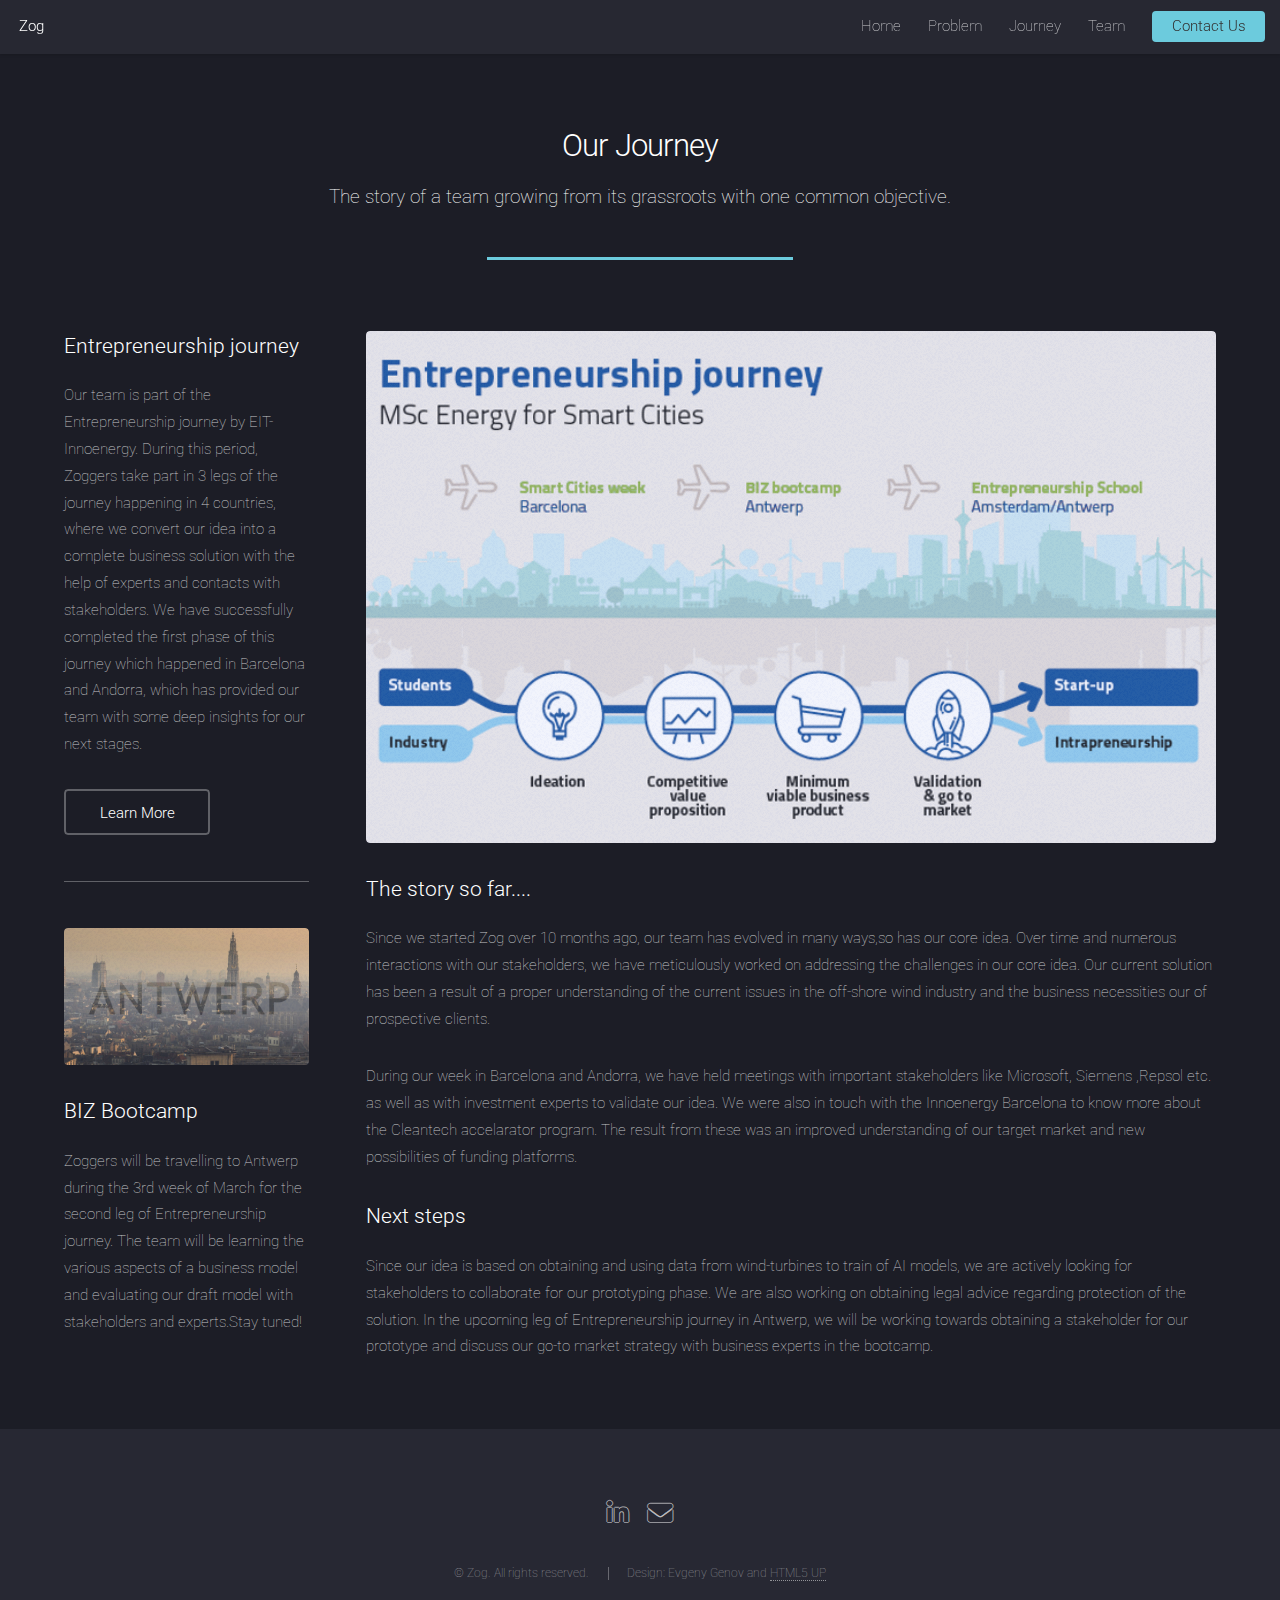
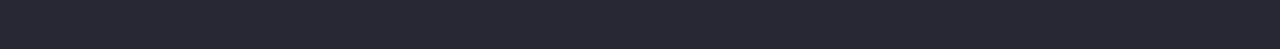
==== journey.html @ 44b8d2f1 "Donw with the journey section!!" ====
<!DOCTYPE HTML>
<!--
	Landed by HTML5 UP
	html5up.net | @ajlkn
	Free for personal and commercial use under the CCA 3.0 license (html5up.net/license)
-->
<html>
	<head>
		<title>Zog Wind Journey</title>
		<meta charset="utf-8" />
		<meta name="viewport" content="width=device-width, initial-scale=1, user-scalable=no" />
		<link rel="stylesheet" href="assets/css/main.css" />
		<noscript><link rel="stylesheet" href="assets/css/noscript.css" /></noscript>
	</head>
	<body class="is-preload">
		<div id="page-wrapper">

			<!-- Header -->
				<header id="header">
					<h1 id="logo"><a href="index.html">Zog</a></h1>
					<nav id="nav">
						<ul>
							<li><a href="index.html">Home</a></li>
							<li>
								<a href="product.html">Problem</a>
								<!-- <ul>
									<li><a href="journey.html">Left Sidebar</a></li>
									<li><a href="product.html">Right Sidebar</a></li>
									<li><a href="no-sidebar.html">No Sidebar</a></li>
									<li>
										<a href="#">Submenu</a>
										<ul>
											<li><a href="#">Option 1</a></li>
											<li><a href="#">Option 2</a></li>
											<li><a href="#">Option 3</a></li>
											<li><a href="#">Option 4</a></li>
										</ul>
									</li>
								</ul> -->
							</li>
							<li><a href="journey.html">Journey</a></li>
							<li><a href="#four">Team</a></li>
							<li><a href="index.html#email" class="button primary">Contact Us</a></li>
						</ul>
					</nav>
				</header>

			<!-- Main -->
				<div id="main" class="wrapper style1">
					<div class="container">
						<header class="major">
							<h2>Our Journey</h2>
							<p>The story of a team growing from its grassroots with one common objective. </p>
						</header>
						<div class="row gtr-150">
							<div class="col-4 col-12-medium">

								<!-- Sidebar -->
									<section id="sidebar">
										<section>
											<h3>Entrepreneurship journey</h3>
											<p> Our team is part of the Entrepreneurship journey by EIT-Innoenergy.  During this period, Zoggers take part in 3 legs of the journey happening in 4 countries, where we convert our idea into a complete business solution with the help of experts and contacts with stakeholders.
												We have successfully completed the first phase of this journey which happened in Barcelona and Andorra, which has provided our team with some deep insights for our next stages.</p>
											<footer>
												<ul class="actions">
													<li><a href="https://www.innoenergy.com/for-students-learners/real-life-challenges/innovation-and-entrepreneurship-journey" class="button">Learn More</a></li>
												</ul>
											</footer>
										</section>
										<hr />
										<section>
											<a href="#" class="image fit"><img src="images/Antwerp.jpg" alt="" /></a>
											<h3>BIZ Bootcamp</h3>
											<p>Zoggers will be travelling to Antwerp during the 3rd week of March for the second leg of Entrepreneurship journey. The team will be
											learning the various aspects of a business model and evaluating our draft model with stakeholders and experts.Stay tuned!</p>

										</section>
									</section>

							</div>
							<div class="col-8 col-12-medium imp-medium">

								<!-- Content -->
									<section id="content">
										<a href="#" class="image fit"><img src="images/journey.png" alt="" /></a>
										<h3>The story so far....</h3>
										<p> Since we started Zog over 10 months ago, our team has evolved in many ways,so has our core idea. Over time and numerous interactions with our stakeholders, we have meticulously worked on addressing the challenges in our core idea.
											Our current solution has been a result of a proper understanding of the current issues in the off-shore wind industry and the business necessities our of prospective clients.
										</p>
										<p>During our week in Barcelona and Andorra, we have held meetings with important stakeholders like Microsoft, Siemens ,Repsol etc. as well as with
										    investment experts to validate our idea. We were also in touch with the Innoenergy Barcelona to know more about the Cleantech accelarator program. The result from these was an improved understanding of our target market and new possibilities of funding platforms.</p>
										<h3>Next steps</h3>
										<p>Since our idea is based on obtaining and using data from wind-turbines to train of AI models, we are actively looking for stakeholders to collaborate for our prototyping phase. We are also working on obtaining legal advice regarding protection of the solution.
											In the upcoming leg of Entrepreneurship journey in Antwerp, we will be working towards obtaining a stakeholder for our prototype and discuss our go-to market strategy with business experts in the bootcamp. </p>
				<!--			<ul>
											<li>Faucibus orci lobortis ac adipiscing integer.</li>
											<li>Col accumsan arcu mi aliquet placerat.</li>
											<li>Lobortis vestibulum ut magna tempor massa nascetur.</li>
											<li>Blandit massa non blandit tempor interdum.</li>
											<li>Lacinia mattis arcu nascetur lobortis.</li>
										</ul> -->
									</section>

							</div>
						</div>
					</div>
				</div>

			<!-- Footer -->
				<footer id="footer">
					<ul class="icons">
						<li><a href="#" class="icon brands alt fa-linkedin-in"><span class="label">LinkedIn</span></a></li>
<!--				<li><a href="#" class="icon brands alt fa-twitter"><span class="label">Twitter</span></a></li>
						<li><a href="#" class="icon brands alt fa-facebook-f"><span class="label">Facebook</span></a></li> -->
						<li><a href="#" class="icon solid alt fa-envelope"><span class="label">Email</span></a></li>
					</ul>
					<ul class="copyright">
						<li>&copy; Zog. All rights reserved.</li><li>Design: Evgeny Genov and <a href="http://html5up.net">HTML5 UP</a></li>
					</ul>
				</footer>

		</div>

		<!-- Scripts -->
			<script src="assets/js/jquery.min.js"></script>
			<script src="assets/js/jquery.scrolly.min.js"></script>
			<script src="assets/js/jquery.dropotron.min.js"></script>
			<script src="assets/js/jquery.scrollex.min.js"></script>
			<script src="assets/js/browser.min.js"></script>
			<script src="assets/js/breakpoints.min.js"></script>
			<script src="assets/js/util.js"></script>
			<script src="assets/js/main.js"></script>

	</body>
</html>
---- assets/css/main.css ----
@import url("fontawesome-all.min.css");
@import url("https://fonts.googleapis.com/css?family=Roboto:100,300,100italic,300italic");

/*
	Landed by HTML5 UP
	html5up.net | @ajlkn
	Free for personal and commercial use under the CCA 3.0 license (html5up.net/license)
*/

html, body, div, span, applet, object,
iframe, h1, h2, h3, h4, h5, h6, p, blockquote,
pre, a, abbr, acronym, address, big, cite,
code, del, dfn, em, img, ins, kbd, q, s, samp,
small, strike, strong, sub, sup, tt, var, b,
u, i, center, dl, dt, dd, ol, ul, li, fieldset,
form, label, legend, table, caption, tbody,
tfoot, thead, tr, th, td, article, aside,
canvas, details, embed, figure, figcaption,
footer, header, hgroup, menu, nav, output, ruby,
section, summary, time, mark, audio, video {
	margin: 0;
	padding: 0;
	border: 0;
	font-size: 100%;
	font: inherit;
	vertical-align: baseline;}

article, aside, details, figcaption, figure,
footer, header, hgroup, menu, nav, section {
	display: block;}

body {
	line-height: 1;
}

ol, ul {
	list-style: none;
}

blockquote, q {
	quotes: none;
}

	blockquote:before, blockquote:after, q:before, q:after {
		content: '';
		content: none;
	}

table {
	border-collapse: collapse;
	border-spacing: 0;
}

body {
	-webkit-text-size-adjust: none;
}

mark {
	background-color: transparent;
	color: inherit;
}

input::-moz-focus-inner {
	border: 0;
	padding: 0;
}

input, select, textarea {
	-moz-appearance: none;
	-webkit-appearance: none;
	-ms-appearance: none;
	appearance: none;
}

/* Basic */

	html {
		box-sizing: border-box;
	}

	*, *:before, *:after {
		box-sizing: inherit;
	}

	html, body {
		background: #1c1d26;
	}

	body.is-preload *, body.is-preload *:before, body.is-preload *:after {
		-moz-animation: none !important;
		-webkit-animation: none !important;
		-ms-animation: none !important;
		animation: none !important;
		-moz-transition: none !important;
		-webkit-transition: none !important;
		-ms-transition: none !important;
		transition: none !important;
	}

	body, input, select, textarea {
		color: rgba(255, 255, 255, 0.75);
		font-family: "Roboto", Helvetica, sans-serif;
		font-size: 15pt;
		font-weight: 100;
		line-height: 1.75em;
	}

	a {
		-moz-transition: border-color 0.2s ease-in-out, color 0.2s ease-in-out;
		-webkit-transition: border-color 0.2s ease-in-out, color 0.2s ease-in-out;
		-ms-transition: border-color 0.2s ease-in-out, color 0.2s ease-in-out;
		transition: border-color 0.2s ease-in-out, color 0.2s ease-in-out;
		border-bottom: dotted 1px;
		color: #6ccbdd;
		text-decoration: none;
	}

		a:hover {
			color: #6ccbdd !important;
			border-bottom-color: rgba(255, 255, 255, 0.3);
		}

	strong, b {
		color: #ffffff;
		font-weight: 300;
	}

	em, i {
		font-style: italic;
	}

	p {
		margin: 0 0 2em 0;
	}

	h1, h2, h3, h4, h5, h6 {
		color: #ffffff;
		font-weight: 300;
		line-height: 1em;
		margin: 0 0 1em 0;
	}

		h1 a, h2 a, h3 a, h4 a, h5 a, h6 a {
			color: inherit;
			border: 0;
		}

	h2 {
		font-size: 2em;
		line-height: 1.5em;
		letter-spacing: -0.025em;
	}

	h3 {
		font-size: 1.35em;
		line-height: 1.5em;
	}

	h4 {
		font-size: 1.1em;
		line-height: 1.5em;
	}

	h5 {
		font-size: 0.9em;
		line-height: 1.5em;
	}

	h6 {
		font-size: 0.7em;
		line-height: 1.5em;
	}

	sub {
		font-size: 0.8em;
		position: relative;
		top: 0.5em;
	}

	sup {
		font-size: 0.8em;
		position: relative;
		top: -0.5em;
	}

	hr {
		border: 0;
		border-bottom: solid 1px rgba(255, 255, 255, 0.3);
		margin: 3em 0;
	}

		hr.major {
			margin: 4em 0;
		}

	blockquote {
		border-left: solid 4px rgba(255, 255, 255, 0.3);
		font-style: italic;
		margin: 0 0 2em 0;
		padding: 0.5em 0 0.5em 2em;
	}

	code {
		background: rgba(255, 255, 255, 0.075);
		border-radius: 4px;
		font-family: "Courier New", monospace;
		font-size: 0.9em;
		margin: 0 0.25em;
		padding: 0.25em 0.65em;
	}

	pre {
		-webkit-overflow-scrolling: touch;
		font-family: "Courier New", monospace;
		font-size: 0.9em;
		margin: 0 0 2em 0;
	}

		pre code {
			display: block;
			line-height: 1.75em;
			padding: 1em 1.5em;
			overflow-x: auto;
		}

	.align-left {
		text-align: left;
	}

	.align-center {
		text-align: center;
	}

	.align-right {
		text-align: right;
	}

	.new {
    margin-bottom: 20px;
	}

/* Loader */

	@-moz-keyframes spinner-show {
		0% {
			opacity: 0;
		}

		100% {
			opacity: 1;
		}
	}

	@-webkit-keyframes spinner-show {
		0% {
			opacity: 0;
		}

		100% {
			opacity: 1;
		}
	}

	@-ms-keyframes spinner-show {
		0% {
			opacity: 0;
		}

		100% {
			opacity: 1;
		}
	}

	@keyframes spinner-show {
		0% {
			opacity: 0;
		}

		100% {
			opacity: 1;
		}
	}

	@-moz-keyframes spinner-hide {
		0% {
			color: rgba(255, 255, 255, 0.15);
			z-index: 100001;
			-moz-transform: scale(1) rotate(0deg);
			-webkit-transform: scale(1) rotate(0deg);
			-ms-transform: scale(1) rotate(0deg);
			transform: scale(1) rotate(0deg);
		}

		99% {
			color: #1c1d26;
			z-index: 100001;
			-moz-transform: scale(0.5) rotate(360deg);
			-webkit-transform: scale(0.5) rotate(360deg);
			-ms-transform: scale(0.5) rotate(360deg);
			transform: scale(0.5) rotate(360deg);
		}

		100% {
			color: #1c1d26;
			z-index: -1;
			-moz-transform: scale(0.5) rotate(360deg);
			-webkit-transform: scale(0.5) rotate(360deg);
			-ms-transform: scale(0.5) rotate(360deg);
			transform: scale(0.5) rotate(360deg);
		}
	}

	@-webkit-keyframes spinner-hide {
		0% {
			color: rgba(255, 255, 255, 0.15);
			z-index: 100001;
			-moz-transform: scale(1) rotate(0deg);
			-webkit-transform: scale(1) rotate(0deg);
			-ms-transform: scale(1) rotate(0deg);
			transform: scale(1) rotate(0deg);
		}

		99% {
			color: #1c1d26;
			z-index: 100001;
			-moz-transform: scale(0.5) rotate(360deg);
			-webkit-transform: scale(0.5) rotate(360deg);
			-ms-transform: scale(0.5) rotate(360deg);
			transform: scale(0.5) rotate(360deg);
		}

		100% {
			color: #1c1d26;
			z-index: -1;
			-moz-transform: scale(0.5) rotate(360deg);
			-webkit-transform: scale(0.5) rotate(360deg);
			-ms-transform: scale(0.5) rotate(360deg);
			transform: scale(0.5) rotate(360deg);
		}
	}

	@-ms-keyframes spinner-hide {
		0% {
			color: rgba(255, 255, 255, 0.15);
			z-index: 100001;
			-moz-transform: scale(1) rotate(0deg);
			-webkit-transform: scale(1) rotate(0deg);
			-ms-transform: scale(1) rotate(0deg);
			transform: scale(1) rotate(0deg);
		}

		99% {
			color: #1c1d26;
			z-index: 100001;
			-moz-transform: scale(0.5) rotate(360deg);
			-webkit-transform: scale(0.5) rotate(360deg);
			-ms-transform: scale(0.5) rotate(360deg);
			transform: scale(0.5) rotate(360deg);
		}

		100% {
			color: #1c1d26;
			z-index: -1;
			-moz-transform: scale(0.5) rotate(360deg);
			-webkit-transform: scale(0.5) rotate(360deg);
			-ms-transform: scale(0.5) rotate(360deg);
			transform: scale(0.5) rotate(360deg);
		}
	}

	@keyframes spinner-hide {
		0% {
			color: rgba(255, 255, 255, 0.15);
			z-index: 100001;
			-moz-transform: scale(1) rotate(0deg);
			-webkit-transform: scale(1) rotate(0deg);
			-ms-transform: scale(1) rotate(0deg);
			transform: scale(1) rotate(0deg);
		}

		99% {
			color: #1c1d26;
			z-index: 100001;
			-moz-transform: scale(0.5) rotate(360deg);
			-webkit-transform: scale(0.5) rotate(360deg);
			-ms-transform: scale(0.5) rotate(360deg);
			transform: scale(0.5) rotate(360deg);
		}

		100% {
			color: #1c1d26;
			z-index: -1;
			-moz-transform: scale(0.5) rotate(360deg);
			-webkit-transform: scale(0.5) rotate(360deg);
			-ms-transform: scale(0.5) rotate(360deg);
			transform: scale(0.5) rotate(360deg);
		}
	}

	@-moz-keyframes spinner-rotate {
		0% {
			-moz-transform: scale(1) rotate(0deg);
			-webkit-transform: scale(1) rotate(0deg);
			-ms-transform: scale(1) rotate(0deg);
			transform: scale(1) rotate(0deg);
		}

		100% {
			-moz-transform: scale(1) rotate(360deg);
			-webkit-transform: scale(1) rotate(360deg);
			-ms-transform: scale(1) rotate(360deg);
			transform: scale(1) rotate(360deg);
		}
	}

	@-webkit-keyframes spinner-rotate {
		0% {
			-moz-transform: scale(1) rotate(0deg);
			-webkit-transform: scale(1) rotate(0deg);
			-ms-transform: scale(1) rotate(0deg);
			transform: scale(1) rotate(0deg);
		}

		100% {
			-moz-transform: scale(1) rotate(360deg);
			-webkit-transform: scale(1) rotate(360deg);
			-ms-transform: scale(1) rotate(360deg);
			transform: scale(1) rotate(360deg);
		}
	}

	@-ms-keyframes spinner-rotate {
		0% {
			-moz-transform: scale(1) rotate(0deg);
			-webkit-transform: scale(1) rotate(0deg);
			-ms-transform: scale(1) rotate(0deg);
			transform: scale(1) rotate(0deg);
		}

		100% {
			-moz-transform: scale(1) rotate(360deg);
			-webkit-transform: scale(1) rotate(360deg);
			-ms-transform: scale(1) rotate(360deg);
			transform: scale(1) rotate(360deg);
		}
	}

	@keyframes spinner-rotate {
		0% {
			-moz-transform: scale(1) rotate(0deg);
			-webkit-transform: scale(1) rotate(0deg);
			-ms-transform: scale(1) rotate(0deg);
			transform: scale(1) rotate(0deg);
		}

		100% {
			-moz-transform: scale(1) rotate(360deg);
			-webkit-transform: scale(1) rotate(360deg);
			-ms-transform: scale(1) rotate(360deg);
			transform: scale(1) rotate(360deg);
		}
	}

	@-moz-keyframes overlay-hide {
		0% {
			opacity: 1;
			z-index: 100000;
		}

		15% {
			opacity: 1;
			z-index: 100000;
		}

		99% {
			opacity: 0;
			z-index: 100000;
		}

		100% {
			opacity: 0;
			z-index: -1;
		}
	}

	@-webkit-keyframes overlay-hide {
		0% {
			opacity: 1;
			z-index: 100000;
		}

		15% {
			opacity: 1;
			z-index: 100000;
		}

		99% {
			opacity: 0;
			z-index: 100000;
		}

		100% {
			opacity: 0;
			z-index: -1;
		}
	}

	@-ms-keyframes overlay-hide {
		0% {
			opacity: 1;
			z-index: 100000;
		}

		15% {
			opacity: 1;
			z-index: 100000;
		}

		99% {
			opacity: 0;
			z-index: 100000;
		}

		100% {
			opacity: 0;
			z-index: -1;
		}
	}

	@keyframes overlay-hide {
		0% {
			opacity: 1;
			z-index: 100000;
		}

		15% {
			opacity: 1;
			z-index: 100000;
		}

		99% {
			opacity: 0;
			z-index: 100000;
		}

		100% {
			opacity: 0;
			z-index: -1;
		}
	}

	body.landing {
		text-decoration: none;
	}

		body.landing:before {
			-moz-osx-font-smoothing: grayscale;
			-webkit-font-smoothing: antialiased;
			display: inline-block;
			font-style: normal;
			font-variant: normal;
			text-rendering: auto;
			line-height: 1;
			text-transform: none !important;
			font-family: 'Font Awesome 5 Free';
			font-weight: 900;
		}

		body.landing:before {
			-moz-animation: spinner-show 1.5s 1 0.25s ease forwards, spinner-hide 0.25s ease-in-out forwards !important;
			-webkit-animation: spinner-show 1.5s 1 0.25s ease forwards, spinner-hide 0.25s ease-in-out forwards !important;
			-ms-animation: spinner-show 1.5s 1 0.25s ease forwards, spinner-hide 0.25s ease-in-out forwards !important;
			animation: spinner-show 1.5s 1 0.25s ease forwards, spinner-hide 0.25s ease-in-out forwards !important;
			-moz-transform-origin: 50% 50%;
			-webkit-transform-origin: 50% 50%;
			-ms-transform-origin: 50% 50%;
			transform-origin: 50% 50%;
			color: rgba(255, 255, 255, 0.15);
			content: '\f1ce';
			cursor: default;
			display: block;
			font-size: 2em;
			height: 2em;
			left: 50%;
			line-height: 2em;
			margin: -1em 0 0 -1em;
			opacity: 0;
			position: fixed;
			text-align: center;
			top: 50%;
			width: 2em;
			z-index: -1;
		}

		body.landing:after {
			-moz-animation: overlay-hide 1.5s ease-in forwards !important;
			-webkit-animation: overlay-hide 1.5s ease-in forwards !important;
			-ms-animation: overlay-hide 1.5s ease-in forwards !important;
			animation: overlay-hide 1.5s ease-in forwards !important;
			background: #1c1d26;
			content: '';
			display: block;
			height: 100%;
			left: 0;
			opacity: 0;
			position: fixed;
			top: 0;
			width: 100%;
			z-index: -1;
		}

		body.landing.is-preload:before {
			-moz-animation: spinner-show 1.5s 1 0.25s ease forwards, spinner-rotate 0.75s infinite linear !important;
			-webkit-animation: spinner-show 1.5s 1 0.25s ease forwards, spinner-rotate 0.75s infinite linear !important;
			-ms-animation: spinner-show 1.5s 1 0.25s ease forwards, spinner-rotate 0.75s infinite linear !important;
			animation: spinner-show 1.5s 1 0.25s ease forwards, spinner-rotate 0.75s infinite linear !important;
			z-index: 100001;
		}

		body.landing.is-preload:after {
			-moz-animation: none !important;
			-webkit-animation: none !important;
			-ms-animation: none !important;
			animation: none !important;
			opacity: 1;
			z-index: 100000;
		}

	@media (-webkit-min-device-pixel-ratio: 2) {

		body.landing:before {
			line-height: 2.025em;
		}

	}

/* Container */

	.container {
		margin: 0 auto;
		max-width: calc(100% - 4em);
		width: 70em;
	}

		.container.xsmall {
			width: 17.5em;
		}

		.container.small {
			width: 35em;
		}

		.container.medium {
			width: 52.5em;
		}

		.container.large {
			width: 87.5em;
		}

		.container.xlarge {
			width: 105em;
		}

		.container.max {
			width: 100%;
		}

		@media screen and (max-width: 1280px) {

			.container {
				width: 90%;
				max-width: 100%;
			}

		}

		@media screen and (max-width: 980px) {

			.container {
				width: 100% !important;
			}

		}

/* Row */

	.row {
		display: flex;
		flex-wrap: wrap;
		box-sizing: border-box;
		align-items: stretch;
	}

		.row > * {
			box-sizing: border-box;
		}

		.row.gtr-uniform > * > :last-child {
			margin-bottom: 0;
		}

		.row.aln-left {
			justify-content: flex-start;
		}

		.row.aln-center {
			justify-content: center;
		}

		.row.aln-right {
			justify-content: flex-end;
		}

		.row.aln-top {
			align-items: flex-start;
		}

		.row.aln-middle {
			align-items: center;
		}

		.row.aln-bottom {
			align-items: flex-end;
		}

		.row > .imp {
			order: -1;
		}

		.row > .col-1 {
			width: 8.33333%;
		}

		.row > .off-1 {
			margin-left: 8.33333%;
		}

		.row > .col-2 {
			width: 16.66667%;
		}

		.row > .off-2 {
			margin-left: 16.66667%;
		}

		.row > .col-3 {
			width: 25%;
		}

		.row > .off-3 {
			margin-left: 25%;
		}

		.row > .col-4 {
			width: 25%;
		}

		.row > .off-4 {
			margin-left: 33.33333%;
		}

		.row > .col-5 {
			width: 41.66667%;
		}

		.row > .off-5 {
			margin-left: 41.66667%;
		}

		.row > .col-6 {
			width: 50%;
		}

		.row > .off-6 {
			margin-left: 50%;
		}

		.row > .col-7 {
			width: 58.33333%;
		}

		.row > .off-7 {
			margin-left: 58.33333%;
		}

		.row > .col-8 {
			width: 75%;
			margin: auto;
		}

		.row > .off-8 {
			margin-left: 66.66667%;
		}

		.row > .col-9 {
			width: 75%;
		}

		.row > .off-9 {
			margin-left: 75%;
		}

		.row > .col-10 {
			width: 83.33333%;
		}

		.row > .off-10 {
			margin-left: 83.33333%;
		}

		.row > .col-11 {
			width: 91.66667%;
		}

		.row > .off-11 {
			margin-left: 91.66667%;
		}

		.row > .col-12 {
			width: 100%;
		}

		.row > .off-12 {
			margin-left: 100%;
		}

		.row.gtr-0 {
			margin-top: 0;
			margin-left: 0em;
		}

			.row.gtr-0 > * {
				padding: 0 0 0 0em;
			}

			.row.gtr-0.gtr-uniform {
				margin-top: 0em;
			}

				.row.gtr-0.gtr-uniform > * {
					padding-top: 0em;
				}

		.row.gtr-25 {
			margin-top: 0;
			margin-left: -0.625em;
		}

			.row.gtr-25 > * {
				padding: 0 0 0 0.625em;
			}

			.row.gtr-25.gtr-uniform {
				margin-top: -0.625em;
			}

				.row.gtr-25.gtr-uniform > * {
					padding-top: 0.625em;
				}

		.row.gtr-50 {
			margin-top: 0;
			margin-left: -1.25em;
		}

			.row.gtr-50 > * {
				padding: 0 0 0 1.25em;
			}

			.row.gtr-50.gtr-uniform {
				margin-top: -1.25em;
			}

				.row.gtr-50.gtr-uniform > * {
					padding-top: 1.25em;
				}

		.row {
			margin-top: 0;
			margin-left: -2.5em;
		}

			.row > * {
				padding: 0 0 0 2.5em;
			}

			.row.gtr-uniform {
				margin-top: -2.5em;
			}

				.row.gtr-uniform > * {
					padding-top: 2.5em;
				}

		.row.gtr-150 {
			margin-top: 0;
			margin-left: -3.75em;
		}

			.row.gtr-150 > * {
				padding: 0 0 0 3.75em;
			}

			.row.gtr-150.gtr-uniform {
				margin-top: -3.75em;
			}

				.row.gtr-150.gtr-uniform > * {
					padding-top: 3.75em;
				}

		.row.gtr-200 {
			margin-top: 0;
			margin-left: -5em;
		}

			.row.gtr-200 > * {
				padding: 0 0 0 5em;
			}

			.row.gtr-200.gtr-uniform {
				margin-top: -5em;
			}

				.row.gtr-200.gtr-uniform > * {
					padding-top: 5em;
				}

		@media screen and (max-width: 1680px) {

			.row {
				display: flex;
				flex-wrap: wrap;
				box-sizing: border-box;
				align-items: stretch;
			}

				.row > * {
					box-sizing: border-box;
				}

				.row.gtr-uniform > * > :last-child {
					margin-bottom: 0;
				}

				.row.aln-left {
					justify-content: flex-start;
				}

				.row.aln-center {
					justify-content: center;
				}

				.row.aln-right {
					justify-content: flex-end;
				}

				.row.aln-top {
					align-items: flex-start;
				}

				.row.aln-middle {
					align-items: center;
				}

				.row.aln-bottom {
					align-items: flex-end;
				}

				.row > .imp-xlarge {
					order: -1;
				}

				.row > .col-1-xlarge {
					width: 8.33333%;
				}

				.row > .off-1-xlarge {
					margin-left: 8.33333%;
				}

				.row > .col-2-xlarge {
					width: 16.66667%;
				}

				.row > .off-2-xlarge {
					margin-left: 16.66667%;
				}

				.row > .col-3-xlarge {
					width: 25%;
				}

				.row > .off-3-xlarge {
					margin-left: 25%;
				}

				.row > .col-4-xlarge {
					width: 33.33333%;
				}

				.row > .off-4-xlarge {
					margin-left: 33.33333%;
				}

				.row > .col-5-xlarge {
					width: 41.66667%;
				}

				.row > .off-5-xlarge {
					margin-left: 41.66667%;
				}

				.row > .col-6-xlarge {
					width: 50%;
				}

				.row > .off-6-xlarge {
					margin-left: 50%;
				}

				.row > .col-7-xlarge {
					width: 58.33333%;
				}

				.row > .off-7-xlarge {
					margin-left: 58.33333%;
				}

				.row > .col-8-xlarge {
					width: 66.66667%;
				}

				.row > .off-8-xlarge {
					margin-left: 66.66667%;
				}

				.row > .col-9-xlarge {
					width: 75%;
				}

				.row > .off-9-xlarge {
					margin-left: 75%;
				}

				.row > .col-10-xlarge {
					width: 83.33333%;
				}

				.row > .off-10-xlarge {
					margin-left: 83.33333%;
				}

				.row > .col-11-xlarge {
					width: 91.66667%;
				}

				.row > .off-11-xlarge {
					margin-left: 91.66667%;
				}

				.row > .col-12-xlarge {
					width: 100%;
				}

				.row > .off-12-xlarge {
					margin-left: 100%;
				}

				.row.gtr-0 {
					margin-top: 0;
					margin-left: 0em;
				}

					.row.gtr-0 > * {
						padding: 0 0 0 0em;
					}

					.row.gtr-0.gtr-uniform {
						margin-top: 0em;
					}

						.row.gtr-0.gtr-uniform > * {
							padding-top: 0em;
						}

				.row.gtr-25 {
					margin-top: 0;
					margin-left: -0.625em;
				}

					.row.gtr-25 > * {
						padding: 0 0 0 0.625em;
					}

					.row.gtr-25.gtr-uniform {
						margin-top: -0.625em;
					}

						.row.gtr-25.gtr-uniform > * {
							padding-top: 0.625em;
						}

				.row.gtr-50 {
					margin-top: 0;
					margin-left: -1.25em;
				}

					.row.gtr-50 > * {
						padding: 0 0 0 1.25em;
					}

					.row.gtr-50.gtr-uniform {
						margin-top: -1.25em;
					}

						.row.gtr-50.gtr-uniform > * {
							padding-top: 1.25em;
						}

				.row {
					margin-top: 0;
					margin-left: -2.5em;
				}

					.row > * {
						padding: 0 0 0 2.5em;
					}

					.row.gtr-uniform {
						margin-top: -2.5em;
					}

						.row.gtr-uniform > * {
							padding-top: 2.5em;
						}

				.row.gtr-150 {
					margin-top: 0;
					margin-left: -3.75em;
				}

					.row.gtr-150 > * {
						padding: 0 0 0 3.75em;
					}

					.row.gtr-150.gtr-uniform {
						margin-top: -3.75em;
					}

						.row.gtr-150.gtr-uniform > * {
							padding-top: 3.75em;
						}

				.row.gtr-200 {
					margin-top: 0;
					margin-left: -5em;
				}

					.row.gtr-200 > * {
						padding: 0 0 0 5em;
					}

					.row.gtr-200.gtr-uniform {
						margin-top: -5em;
					}

						.row.gtr-200.gtr-uniform > * {
							padding-top: 5em;
						}

		}

		@media screen and (max-width: 1280px) {

			.row {
				display: flex;
				flex-wrap: wrap;
				box-sizing: border-box;
				align-items: stretch;
			}

				.row > * {
					box-sizing: border-box;
				}

				.row.gtr-uniform > * > :last-child {
					margin-bottom: 0;
				}

				.row.aln-left {
					justify-content: flex-start;
				}

				.row.aln-center {
					justify-content: center;
				}

				.row.aln-right {
					justify-content: flex-end;
				}

				.row.aln-top {
					align-items: flex-start;
				}

				.row.aln-middle {
					align-items: center;
				}

				.row.aln-bottom {
					align-items: flex-end;
				}

				.row > .imp-large {
					order: -1;
				}

				.row > .col-1-large {
					width: 8.33333%;
				}

				.row > .off-1-large {
					margin-left: 8.33333%;
				}

				.row > .col-2-large {
					width: 16.66667%;
				}

				.row > .off-2-large {
					margin-left: 16.66667%;
				}

				.row > .col-3-large {
					width: 25%;
				}

				.row > .off-3-large {
					margin-left: 25%;
				}

				.row > .col-4-large {
					width: 33.33333%;
				}

				.row > .off-4-large {
					margin-left: 33.33333%;
				}

				.row > .col-5-large {
					width: 41.66667%;
				}

				.row > .off-5-large {
					margin-left: 41.66667%;
				}

				.row > .col-6-large {
					width: 50%;
				}

				.row > .off-6-large {
					margin-left: 50%;
				}

				.row > .col-7-large {
					width: 58.33333%;
				}

				.row > .off-7-large {
					margin-left: 58.33333%;
				}

				.row > .col-8-large {
					width: 66.66667%;
				}

				.row > .off-8-large {
					margin-left: 66.66667%;
				}

				.row > .col-9-large {
					width: 75%;
				}

				.row > .off-9-large {
					margin-left: 75%;
				}

				.row > .col-10-large {
					width: 83.33333%;
				}

				.row > .off-10-large {
					margin-left: 83.33333%;
				}

				.row > .col-11-large {
					width: 91.66667%;
				}

				.row > .off-11-large {
					margin-left: 91.66667%;
				}

				.row > .col-12-large {
					width: 100%;
				}

				.row > .off-12-large {
					margin-left: 100%;
				}

				.row.gtr-0 {
					margin-top: 0;
					margin-left: 0em;
				}

					.row.gtr-0 > * {
						padding: 0 0 0 0em;
					}

					.row.gtr-0.gtr-uniform {
						margin-top: 0em;
					}

						.row.gtr-0.gtr-uniform > * {
							padding-top: 0em;
						}

				.row.gtr-25 {
					margin-top: 0;
					margin-left: -0.625em;
				}

					.row.gtr-25 > * {
						padding: 0 0 0 0.625em;
					}

					.row.gtr-25.gtr-uniform {
						margin-top: -0.625em;
					}

						.row.gtr-25.gtr-uniform > * {
							padding-top: 0.625em;
						}

				.row.gtr-50 {
					margin-top: 0;
					margin-left: -1.25em;
				}

					.row.gtr-50 > * {
						padding: 0 0 0 1.25em;
					}

					.row.gtr-50.gtr-uniform {
						margin-top: -1.25em;
					}

						.row.gtr-50.gtr-uniform > * {
							padding-top: 1.25em;
						}

				.row {
					margin-top: 0;
					margin-left: -2.5em;
				}

					.row > * {
						padding: 0 0 0 2.5em;
					}

					.row.gtr-uniform {
						margin-top: -2.5em;
					}

						.row.gtr-uniform > * {
							padding-top: 2.5em;
						}

				.row.gtr-150 {
					margin-top: 0;
					margin-left: -3.75em;
				}

					.row.gtr-150 > * {
						padding: 0 0 0 3.75em;
					}

					.row.gtr-150.gtr-uniform {
						margin-top: -3.75em;
					}

						.row.gtr-150.gtr-uniform > * {
							padding-top: 3.75em;
						}

				.row.gtr-200 {
					margin-top: 0;
					margin-left: -5em;
				}

					.row.gtr-200 > * {
						padding: 0 0 0 5em;
					}

					.row.gtr-200.gtr-uniform {
						margin-top: -5em;
					}

						.row.gtr-200.gtr-uniform > * {
							padding-top: 5em;
						}

		}

		@media screen and (max-width: 980px) {

			.row {
				display: flex;
				flex-wrap: wrap;
				box-sizing: border-box;
				align-items: stretch;
			}

				.row > * {
					box-sizing: border-box;
				}

				.row.gtr-uniform > * > :last-child {
					margin-bottom: 0;
				}

				.row.aln-left {
					justify-content: flex-start;
				}

				.row.aln-center {
					justify-content: center;
				}

				.row.aln-right {
					justify-content: flex-end;
				}

				.row.aln-top {
					align-items: flex-start;
				}

				.row.aln-middle {
					align-items: center;
				}

				.row.aln-bottom {
					align-items: flex-end;
				}

				.row > .imp-medium {
					order: -1;
				}

				.row > .col-1-medium {
					width: 8.33333%;
				}

				.row > .off-1-medium {
					margin-left: 8.33333%;
				}

				.row > .col-2-medium {
					width: 16.66667%;
				}

				.row > .off-2-medium {
					margin-left: 16.66667%;
				}

				.row > .col-3-medium {
					width: 25%;
				}

				.row > .off-3-medium {
					margin-left: 25%;
				}

				.row > .col-4-medium {
					width: 33.33333%;
				}

				.row > .off-4-medium {
					margin-left: 33.33333%;
				}

				.row > .col-5-medium {
					width: 41.66667%;
				}

				.row > .off-5-medium {
					margin-left: 41.66667%;
				}

				.row > .col-6-medium {
					width: 50%;
				}

				.row > .off-6-medium {
					margin-left: 50%;
				}

				.row > .col-7-medium {
					width: 58.33333%;
				}

				.row > .off-7-medium {
					margin-left: 58.33333%;
				}

				.row > .col-8-medium {
					width: 66.66667%;
				}

				.row > .off-8-medium {
					margin-left: 66.66667%;
				}

				.row > .col-9-medium {
					width: 75%;
				}

				.row > .off-9-medium {
					margin-left: 75%;
				}

				.row > .col-10-medium {
					width: 83.33333%;
				}

				.row > .off-10-medium {
					margin-left: 83.33333%;
				}

				.row > .col-11-medium {
					width: 91.66667%;
				}

				.row > .off-11-medium {
					margin-left: 91.66667%;
				}

				.row > .col-12-medium {
					width: 100%;
				}

				.row > .off-12-medium {
					margin-left: 100%;
				}

				.row.gtr-0 {
					margin-top: 0;
					margin-left: 0em;
				}

					.row.gtr-0 > * {
						padding: 0 0 0 0em;
					}

					.row.gtr-0.gtr-uniform {
						margin-top: 0em;
					}

						.row.gtr-0.gtr-uniform > * {
							padding-top: 0em;
						}

				.row.gtr-25 {
					margin-top: 0;
					margin-left: -0.625em;
				}

					.row.gtr-25 > * {
						padding: 0 0 0 0.625em;
					}

					.row.gtr-25.gtr-uniform {
						margin-top: -0.625em;
					}

						.row.gtr-25.gtr-uniform > * {
							padding-top: 0.625em;
						}

				.row.gtr-50 {
					margin-top: 0;
					margin-left: -1.25em;
				}

					.row.gtr-50 > * {
						padding: 0 0 0 1.25em;
					}

					.row.gtr-50.gtr-uniform {
						margin-top: -1.25em;
					}

						.row.gtr-50.gtr-uniform > * {
							padding-top: 1.25em;
						}

				.row {
					margin-top: 0;
					margin-left: -2.5em;
				}

					.row > * {
						padding: 0 0 0 2.5em;
					}

					.row.gtr-uniform {
						margin-top: -2.5em;
					}

						.row.gtr-uniform > * {
							padding-top: 2.5em;
						}

				.row.gtr-150 {
					margin-top: 0;
					margin-left: -3.75em;
				}

					.row.gtr-150 > * {
						padding: 0 0 0 3.75em;
					}

					.row.gtr-150.gtr-uniform {
						margin-top: -3.75em;
					}

						.row.gtr-150.gtr-uniform > * {
							padding-top: 3.75em;
						}

				.row.gtr-200 {
					margin-top: 0;
					margin-left: -5em;
				}

					.row.gtr-200 > * {
						padding: 0 0 0 5em;
					}

					.row.gtr-200.gtr-uniform {
						margin-top: -5em;
					}

						.row.gtr-200.gtr-uniform > * {
							padding-top: 5em;
						}

		}

		@media screen and (max-width: 736px) {

			.row {
				display: flex;
				flex-wrap: wrap;
				box-sizing: border-box;
				align-items: stretch;
			}

				.row > * {
					box-sizing: border-box;
				}

				.row.gtr-uniform > * > :last-child {
					margin-bottom: 0;
				}

				.row.aln-left {
					justify-content: flex-start;
				}

				.row.aln-center {
					justify-content: center;
				}

				.row.aln-right {
					justify-content: flex-end;
				}

				.row.aln-top {
					align-items: flex-start;
				}

				.row.aln-middle {
					align-items: center;
				}

				.row.aln-bottom {
					align-items: flex-end;
				}

				.row > .imp-small {
					order: -1;
				}

				.row > .col-1-small {
					width: 8.33333%;
				}

				.row > .off-1-small {
					margin-left: 8.33333%;
				}

				.row > .col-2-small {
					width: 16.66667%;
				}

				.row > .off-2-small {
					margin-left: 16.66667%;
				}

				.row > .col-3-small {
					width: 25%;
				}

				.row > .off-3-small {
					margin-left: 25%;
				}

				.row > .col-4-small {
					width: 33.33333%;
				}

				.row > .off-4-small {
					margin-left: 33.33333%;
				}

				.row > .col-5-small {
					width: 41.66667%;
				}

				.row > .off-5-small {
					margin-left: 41.66667%;
				}

				.row > .col-6-small {
					width: 50%;
				}

				.row > .off-6-small {
					margin-left: 50%;
				}

				.row > .col-7-small {
					width: 58.33333%;
				}

				.row > .off-7-small {
					margin-left: 58.33333%;
				}

				.row > .col-8-small {
					width: 66.66667%;
				}

				.row > .off-8-small {
					margin-left: 66.66667%;
				}

				.row > .col-9-small {
					width: 75%;
				}

				.row > .off-9-small {
					margin-left: 75%;
				}

				.row > .col-10-small {
					width: 83.33333%;
				}

				.row > .off-10-small {
					margin-left: 83.33333%;
				}

				.row > .col-11-small {
					width: 91.66667%;
				}

				.row > .off-11-small {
					margin-left: 91.66667%;
				}

				.row > .col-12-small {
					width: 100%;
				}

				.row > .off-12-small {
					margin-left: 100%;
				}

				.row.gtr-0 {
					margin-top: 0;
					margin-left: 0em;
				}

					.row.gtr-0 > * {
						padding: 0 0 0 0em;
					}

					.row.gtr-0.gtr-uniform {
						margin-top: 0em;
					}

						.row.gtr-0.gtr-uniform > * {
							padding-top: 0em;
						}

				.row.gtr-25 {
					margin-top: 0;
					margin-left: -0.625em;
				}

					.row.gtr-25 > * {
						padding: 0 0 0 0.625em;
					}

					.row.gtr-25.gtr-uniform {
						margin-top: -0.625em;
					}

						.row.gtr-25.gtr-uniform > * {
							padding-top: 0.625em;
						}

				.row.gtr-50 {
					margin-top: 0;
					margin-left: -1.25em;
				}

					.row.gtr-50 > * {
						padding: 0 0 0 1.25em;
					}

					.row.gtr-50.gtr-uniform {
						margin-top: -1.25em;
					}

						.row.gtr-50.gtr-uniform > * {
							padding-top: 1.25em;
						}

				.row {
					margin-top: 0;
					margin-left: -2.5em;
				}

					.row > * {
						padding: 0 0 0 2.5em;
					}

					.row.gtr-uniform {
						margin-top: -2.5em;
					}

						.row.gtr-uniform > * {
							padding-top: 2.5em;
						}

				.row.gtr-150 {
					margin-top: 0;
					margin-left: -3.75em;
				}

					.row.gtr-150 > * {
						padding: 0 0 0 3.75em;
					}

					.row.gtr-150.gtr-uniform {
						margin-top: -3.75em;
					}

						.row.gtr-150.gtr-uniform > * {
							padding-top: 3.75em;
						}

				.row.gtr-200 {
					margin-top: 0;
					margin-left: -5em;
				}

					.row.gtr-200 > * {
						padding: 0 0 0 5em;
					}

					.row.gtr-200.gtr-uniform {
						margin-top: -5em;
					}

						.row.gtr-200.gtr-uniform > * {
							padding-top: 5em;
						}

		}

		@media screen and (max-width: 480px) {

			.row {
				display: flex;
				flex-wrap: wrap;
				box-sizing: border-box;
				align-items: stretch;
			}

				.row > * {
					box-sizing: border-box;
				}

				.row.gtr-uniform > * > :last-child {
					margin-bottom: 0;
				}

				.row.aln-left {
					justify-content: flex-start;
				}

				.row.aln-center {
					justify-content: center;
				}

				.row.aln-right {
					justify-content: flex-end;
				}

				.row.aln-top {
					align-items: flex-start;
				}

				.row.aln-middle {
					align-items: center;
				}

				.row.aln-bottom {
					align-items: flex-end;
				}

				.row > .imp-xsmall {
					order: -1;
				}

				.row > .col-1-xsmall {
					width: 8.33333%;
				}

				.row > .off-1-xsmall {
					margin-left: 8.33333%;
				}

				.row > .col-2-xsmall {
					width: 16.66667%;
				}

				.row > .off-2-xsmall {
					margin-left: 16.66667%;
				}

				.row > .col-3-xsmall {
					width: 25%;
				}

				.row > .off-3-xsmall {
					margin-left: 25%;
				}

				.row > .col-4-xsmall {
					width: 33.33333%;
				}

				.row > .off-4-xsmall {
					margin-left: 33.33333%;
				}

				.row > .col-5-xsmall {
					width: 41.66667%;
				}

				.row > .off-5-xsmall {
					margin-left: 41.66667%;
				}

				.row > .col-6-xsmall {
					width: 50%;
				}

				.row > .off-6-xsmall {
					margin-left: 50%;
				}

				.row > .col-7-xsmall {
					width: 58.33333%;
				}

				.row > .off-7-xsmall {
					margin-left: 58.33333%;
				}

				.row > .col-8-xsmall {
					width: 66.66667%;
				}

				.row > .off-8-xsmall {
					margin-left: 66.66667%;
				}

				.row > .col-9-xsmall {
					width: 75%;
				}

				.row > .off-9-xsmall {
					margin-left: 75%;
				}

				.row > .col-10-xsmall {
					width: 83.33333%;
				}

				.row > .off-10-xsmall {
					margin-left: 83.33333%;
				}

				.row > .col-11-xsmall {
					width: 91.66667%;
				}

				.row > .off-11-xsmall {
					margin-left: 91.66667%;
				}

				.row > .col-12-xsmall {
					width: 100%;
				}

				.row > .off-12-xsmall {
					margin-left: 100%;
				}

				.row.gtr-0 {
					margin-top: 0;
					margin-left: 0em;
				}

					.row.gtr-0 > * {
						padding: 0 0 0 0em;
					}

					.row.gtr-0.gtr-uniform {
						margin-top: 0em;
					}

						.row.gtr-0.gtr-uniform > * {
							padding-top: 0em;
						}

				.row.gtr-25 {
					margin-top: 0;
					margin-left: -0.625em;
				}

					.row.gtr-25 > * {
						padding: 0 0 0 0.625em;
					}

					.row.gtr-25.gtr-uniform {
						margin-top: -0.625em;
					}

						.row.gtr-25.gtr-uniform > * {
							padding-top: 0.625em;
						}

				.row.gtr-50 {
					margin-top: 0;
					margin-left: -1.25em;
				}

					.row.gtr-50 > * {
						padding: 0 0 0 1.25em;
					}

					.row.gtr-50.gtr-uniform {
						margin-top: -1.25em;
					}

						.row.gtr-50.gtr-uniform > * {
							padding-top: 1.25em;
						}

				.row {
					margin-top: 0;
					margin-left: -2.5em;
				}

					.row > * {
						padding: 0 0 0 2.5em;
					}

					.row.gtr-uniform {
						margin-top: -2.5em;
					}

						.row.gtr-uniform > * {
							padding-top: 2.5em;
						}

				.row.gtr-150 {
					margin-top: 0;
					margin-left: -3.75em;
				}

					.row.gtr-150 > * {
						padding: 0 0 0 3.75em;
					}

					.row.gtr-150.gtr-uniform {
						margin-top: -3.75em;
					}

						.row.gtr-150.gtr-uniform > * {
							padding-top: 3.75em;
						}

				.row.gtr-200 {
					margin-top: 0;
					margin-left: -5em;
				}

					.row.gtr-200 > * {
						padding: 0 0 0 5em;
					}

					.row.gtr-200.gtr-uniform {
						margin-top: -5em;
					}

						.row.gtr-200.gtr-uniform > * {
							padding-top: 5em;
						}

		}

/* Section/Article */

	section.special, article.special {
		text-align: center;
	}

	header p {
		color: #ffffff;
		position: relative;
		margin: 0 0 1.5em 0;
	}

	header h2 + p {
		font-size: 1.25em;
		margin-top: -1em;
		line-height: 1.75em;
	}

	header h3 + p {
		font-size: 1.1em;
		margin-top: -0.8em;
		line-height: 1.75em;
	}

	header h4 + p,
	header h5 + p,
	header h6 + p {
		font-size: 0.9em;
		margin-top: -0.6em;
		line-height: 1.5em;
	}

	header.major {
		margin: 0 0 4em 0;
		position: relative;
		text-align: center;
	}

		header.major:after {
			background: #6ccbdd;
			content: '';
			display: inline-block;
			height: 0.2em;
			max-width: 20em;
			width: 75%;
		}

	footer.major {
		margin: 4em 0 0 0;
	}

/* Form */

	form {
		margin: 0 0 2em 0;
	}

		form.cta {
			max-width: 35em;
			margin-left: auto;
			margin-right: auto;
		}

	label {
		color: #ffffff;
		display: block;
		font-size: 0.9em;
		font-weight: 300;
		margin: 0 0 1em 0;
	}

	input[type="text"],
	input[type="password"],
	input[type="email"],
	select,
	textarea {
		-moz-appearance: none;
		-webkit-appearance: none;
		-ms-appearance: none;
		appearance: none;
		-moz-transition: border-color 0.2s ease-in-out;
		-webkit-transition: border-color 0.2s ease-in-out;
		-ms-transition: border-color 0.2s ease-in-out;
		transition: border-color 0.2s ease-in-out;
		background: transparent;
		border-radius: 4px;
		border: solid 1px rgba(255, 255, 255, 0.3);
		color: inherit;
		display: block;
		outline: 0;
		padding: 0 1em;
		text-decoration: none;
		width: 100%;
	}

		input[type="text"]:invalid,
		input[type="password"]:invalid,
		input[type="email"]:invalid,
		select:invalid,
		textarea:invalid {
			box-shadow: none;
		}

		input[type="text"]:focus,
		input[type="password"]:focus,
		input[type="email"]:focus,
		select:focus,
		textarea:focus {
			border-color: #6ccbdd;
		}

	select {
		background-image: url("data:image/svg+xml;charset=utf8,%3Csvg xmlns='http://www.w3.org/2000/svg' width='40' height='40' preserveAspectRatio='none' viewBox='0 0 40 40'%3E%3Cpath d='M9.4,12.3l10.4,10.4l10.4-10.4c0.2-0.2,0.5-0.4,0.9-0.4c0.3,0,0.6,0.1,0.9,0.4l3.3,3.3c0.2,0.2,0.4,0.5,0.4,0.9 c0,0.4-0.1,0.6-0.4,0.9L20.7,31.9c-0.2,0.2-0.5,0.4-0.9,0.4c-0.3,0-0.6-0.1-0.9-0.4L4.3,17.3c-0.2-0.2-0.4-0.5-0.4-0.9 c0-0.4,0.1-0.6,0.4-0.9l3.3-3.3c0.2-0.2,0.5-0.4,0.9-0.4S9.1,12.1,9.4,12.3z' fill='rgba(255, 255, 255, 0.3)' /%3E%3C/svg%3E");
		background-size: 1.25rem;
		background-repeat: no-repeat;
		background-position: calc(100% - 1rem) center;
		height: 3em;
		padding-right: 3em;
		text-overflow: ellipsis;
	}

		select option {
			color: #ffffff;
			background: #1c1d26;
		}

		select:focus::-ms-value {
			background-color: transparent;
		}

		select::-ms-expand {
			display: none;
		}

	input[type="text"],
	input[type="password"],
	input[type="email"],
	select {
		height: 3em;
	}

	textarea {
		padding: 0.75em 1em;
		height: 150px;
	}

	input[type="checkbox"],
	input[type="radio"] {
		-moz-appearance: none;
		-webkit-appearance: none;
		-ms-appearance: none;
		appearance: none;
		display: block;
		float: left;
		margin-right: -2em;
		opacity: 0;
		width: 1em;
		z-index: -1;
	}

		input[type="checkbox"] + label,
		input[type="radio"] + label {
			text-decoration: none;
			color: rgba(255, 255, 255, 0.75);
			cursor: pointer;
			display: inline-block;
			font-size: 1em;
			font-weight: 100;
			padding-left: 2.55em;
			padding-right: 0.75em;
			position: relative;
		}

			input[type="checkbox"] + label:before,
			input[type="radio"] + label:before {
				-moz-osx-font-smoothing: grayscale;
				-webkit-font-smoothing: antialiased;
				display: inline-block;
				font-style: normal;
				font-variant: normal;
				text-rendering: auto;
				line-height: 1;
				text-transform: none !important;
				font-family: 'Font Awesome 5 Free';
				font-weight: 900;
			}

			input[type="checkbox"] + label:before,
			input[type="radio"] + label:before {
				border-radius: 4px;
				border: solid 1px rgba(255, 255, 255, 0.3);
				content: '';
				display: inline-block;
				font-size: 0.8em;
				height: 2.25em;
				left: 0;
				line-height: 2.25em;
				position: absolute;
				text-align: center;
				top: 0;
				width: 2.25em;
			}

		input[type="checkbox"]:checked + label:before,
		input[type="radio"]:checked + label:before {
			background: rgba(255, 255, 255, 0.25);
			color: #ffffff;
			content: '\f00c';
		}

		input[type="checkbox"]:focus + label:before,
		input[type="radio"]:focus + label:before {
			border-color: #6ccbdd;
		}

	input[type="checkbox"] + label:before {
		border-radius: 4px;
	}

	input[type="radio"] + label:before {
		border-radius: 100%;
	}

	::-webkit-input-placeholder {
		color: rgba(255, 255, 255, 0.5) !important;
		opacity: 1.0;
	}

	:-moz-placeholder {
		color: rgba(255, 255, 255, 0.5) !important;
		opacity: 1.0;
	}

	::-moz-placeholder {
		color: rgba(255, 255, 255, 0.5) !important;
		opacity: 1.0;
	}

	:-ms-input-placeholder {
		color: rgba(255, 255, 255, 0.5) !important;
		opacity: 1.0;
	}

/* Box */

	.box {
		border-radius: 4px;
		border: solid 1px rgba(255, 255, 255, 0.3);
		margin-bottom: 2em;
		padding: 1.5em;
	}

		.box > :last-child,
		.box > :last-child > :last-child,
		.box > :last-child > :last-child > :last-child {
			margin-bottom: 0;
		}

		.box.alt {
			border: 0;
			border-radius: 0;
			padding: 0;
		}

/* Icon */

	.icon {
		text-decoration: none;
		border-bottom: none;
		position: relative;
	}

		.icon:before {
			-moz-osx-font-smoothing: grayscale;
			-webkit-font-smoothing: antialiased;
			display: inline-block;
			font-style: normal;
			font-variant: normal;
			text-rendering: auto;
			line-height: 1;
			text-transform: none !important;
			font-family: 'Font Awesome 5 Free';
			font-weight: 400;
		}

		.icon > .label {
			display: none;
		}

		.icon:before {
			line-height: inherit;
		}

		.icon.solid:before {
			font-weight: 900 !important;
		}

		.icon.brands:before {
			font-family: 'Font Awesome 5 Brands' !important;
		}

		.icon.alt {
			text-decoration: none;
		}

			.icon.alt:before {
				-moz-osx-font-smoothing: grayscale;
				-webkit-font-smoothing: antialiased;
				display: inline-block;
				font-style: normal;
				font-variant: normal;
				text-rendering: auto;
				line-height: 1;
				text-transform: none !important;
				font-family: 'Font Awesome 5 Free';
				font-weight: 400;
			}

			.icon.alt:before {
				color: #1c1d26 !important;
				text-shadow: 1px 0 0 #ffffff, -1px 0 0 #ffffff, 0 1px 0 #ffffff, 0 -1px 0 #ffffff;
			}

		.icon.major {
			background: #272833;
			border-radius: 100%;
			cursor: default;
			display: inline-block;
			height: 6em;
			line-height: 5.65em;
			margin: 0 0 2em 0;
			text-align: center;
			width: 6em;
		}

			.icon.major:before {
				font-size: 2.25em;
			}

			.icon.major.alt {
				text-decoration: none;
			}

				.icon.major.alt:before {
					-moz-osx-font-smoothing: grayscale;
					-webkit-font-smoothing: antialiased;
					display: inline-block;
					font-style: normal;
					font-variant: normal;
					text-rendering: auto;
					line-height: 1;
					text-transform: none !important;
					font-family: 'Font Awesome 5 Free';
					font-weight: 400;
				}

				.icon.major.alt:before {
					color: #272833 !important;
					text-shadow: 1px 0 0 #ffffff, -1px 0 0 #ffffff, 0 1px 0 #ffffff, 0 -1px 0 #ffffff;
				}

/* Image */

	.image {
		border-radius: 4px;
		border: 0;
		display: inline-block;
		position: relative;
		overflow: hidden;
	}

		.image:before {
			content: '';
			display: block;
			position: absolute;
			left: 0;
			top: 0;
			background-image: url("images/overlay.png");
			width: 100%;
			height: 100%;
			z-index: 1;
		}

		.image img {
			border-radius: 4px;
			display: block;
		}

		.image.left {
			float: left;
			margin: 0 1.5em 1em 0;
			top: 0.25em;
		}

		.image.right {
			float: right;
			margin: 0 0 1em 1.5em;
			top: 0.25em;
		}

		.image.left, .image.right {
			max-width: 40%;
		}

			.image.left img, .image.right img {
				width: 100%;
			}

		.image.fit {
			display: block;
			margin: 0 0 2em 0;
			width: 100%;
		}

			.image.fit img {
				width: 100%;
			}

	.image2 {
		width: 250px;
		height: 250px;
	}

/* List */

	ol {
		list-style: decimal;
		margin: 0 0 2em 0;
		padding-left: 1.25em;
	}

		ol li {
			padding-left: 0.25em;
		}

	ul {
		list-style: disc;
		margin: 0 0 2em 0;
		padding-left: 1em;
	}

		ul li {
			padding-left: 0.5em;
		}

		ul.alt {
			list-style: none;
			padding-left: 0;
		}

			ul.alt li {
				border-top: solid 1px rgba(255, 255, 255, 0.3);
				padding: 0.5em 0;
			}

				ul.alt li:first-child {
					border-top: 0;
					padding-top: 0;
				}

	dl {
		margin: 0 0 2em 0;
	}

/* Icons */

	ul.icons {
		cursor: default;
		list-style: none;
		padding-left: 0;
	}

		ul.icons li {
			display: inline-block;
			height: 2.5em;
			line-height: 2.5em;
			padding: 0 0.5em;
		}

			ul.icons li .icon {
				font-size: 0.8em;
			}

				ul.icons li .icon:before {
					font-size: 2em;
				}

/* Actions */

	ul.actions {
		display: -moz-flex;
		display: -webkit-flex;
		display: -ms-flex;
		display: flex;
		cursor: default;
		list-style: none;
		margin-left: -1em;
		padding-left: 0;
	}

		ul.actions li {
			padding: 0 0 0 1em;
			vertical-align: middle;
		}

		ul.actions.special {
			-moz-justify-content: center;
			-webkit-justify-content: center;
			-ms-justify-content: center;
			justify-content: center;
			width: 100%;
			margin-left: 0;
		}

			ul.actions.special li:first-child {
				padding-left: 0;
			}

		ul.actions.stacked {
			-moz-flex-direction: column;
			-webkit-flex-direction: column;
			-ms-flex-direction: column;
			flex-direction: column;
			margin-left: 0;
		}

			ul.actions.stacked li {
				padding: 1.3em 0 0 0;
			}

				ul.actions.stacked li:first-child {
					padding-top: 0;
				}

		ul.actions.fit {
			width: calc(100% + 1em);
		}

			ul.actions.fit li {
				-moz-flex-grow: 1;
				-webkit-flex-grow: 1;
				-ms-flex-grow: 1;
				flex-grow: 1;
				-moz-flex-shrink: 1;
				-webkit-flex-shrink: 1;
				-ms-flex-shrink: 1;
				flex-shrink: 1;
				width: 100%;
			}

				ul.actions.fit li > * {
					width: 100%;
				}

			ul.actions.fit.stacked {
				width: 100%;
			}

		@media screen and (max-width: 480px) {

			ul.actions:not(.fixed) {
				-moz-flex-direction: column;
				-webkit-flex-direction: column;
				-ms-flex-direction: column;
				flex-direction: column;
				margin-left: 0;
				width: 100% !important;
			}

				ul.actions:not(.fixed) li {
					-moz-flex-grow: 1;
					-webkit-flex-grow: 1;
					-ms-flex-grow: 1;
					flex-grow: 1;
					-moz-flex-shrink: 1;
					-webkit-flex-shrink: 1;
					-ms-flex-shrink: 1;
					flex-shrink: 1;
					padding: 1em 0 0 0;
					text-align: center;
					width: 100%;
				}

					ul.actions:not(.fixed) li > * {
						width: 100%;
					}

					ul.actions:not(.fixed) li:first-child {
						padding-top: 0;
					}

					ul.actions:not(.fixed) li input[type="submit"],
					ul.actions:not(.fixed) li input[type="reset"],
					ul.actions:not(.fixed) li input[type="button"],
					ul.actions:not(.fixed) li button,
					ul.actions:not(.fixed) li .button {
						width: 100%;
					}

						ul.actions:not(.fixed) li input[type="submit"].icon:before,
						ul.actions:not(.fixed) li input[type="reset"].icon:before,
						ul.actions:not(.fixed) li input[type="button"].icon:before,
						ul.actions:not(.fixed) li button.icon:before,
						ul.actions:not(.fixed) li .button.icon:before {
							margin-left: -0.5em;
						}

		}

/* Table */

	.table-wrapper {
		-webkit-overflow-scrolling: touch;
		overflow-x: auto;
	}

	table {
		margin: 0 0 2em 0;
		width: 100%;
	}

		table tbody tr {
			border: solid 1px rgba(255, 255, 255, 0.3);
			border-left: 0;
			border-right: 0;
		}

			table tbody tr:nth-child(2n + 1) {
				background-color: rgba(255, 255, 255, 0.075);
			}

		table td {
			padding: 0.75em 0.75em;
		}

		table th {
			color: #ffffff;
			font-size: 0.9em;
			font-weight: 300;
			padding: 0 0.75em 0.75em 0.75em;
			text-align: left;
		}

		table thead {
			border-bottom: solid 1px rgba(255, 255, 255, 0.3);
		}

		table tfoot {
			border-top: solid 1px rgba(255, 255, 255, 0.3);
		}

		table.alt {
			border-collapse: separate;
		}

			table.alt tbody tr td {
				border: solid 1px rgba(255, 255, 255, 0.3);
				border-left-width: 0;
				border-top-width: 0;
			}

				table.alt tbody tr td:first-child {
					border-left-width: 1px;
				}

			table.alt tbody tr:first-child td {
				border-top-width: 1px;
			}

			table.alt thead {
				border-bottom: 0;
			}

			table.alt tfoot {
				border-top: 0;
			}

/* Button */

	input[type="submit"],
	input[type="reset"],
	input[type="button"],
	.button {
		-moz-appearance: none;
		-webkit-appearance: none;
		-ms-appearance: none;
		appearance: none;
		-moz-transition: background-color 0.2s ease-in-out, color 0.2s ease-in-out, box-shadow 0.2s ease-in-out;
		-webkit-transition: background-color 0.2s ease-in-out, color 0.2s ease-in-out, box-shadow 0.2s ease-in-out;
		-ms-transition: background-color 0.2s ease-in-out, color 0.2s ease-in-out, box-shadow 0.2s ease-in-out;
		transition: background-color 0.2s ease-in-out, color 0.2s ease-in-out, box-shadow 0.2s ease-in-out;
		background-color: transparent;
		border-radius: 4px;
		border: solid 1px rgba(255, 255, 255, 0.3);
		box-shadow: inset 0 0 0 1px rgba(255, 255, 255, 0.3);
		color: #ffffff !important;
		cursor: pointer;
		display: inline-block;
		font-weight: 300;
		height: 3em;
		line-height: 3em;
		padding: 0 2.25em;
		text-align: center;
		text-decoration: none;
		white-space: nowrap;
	}

		input[type="submit"]:hover, input[type="submit"]:active,
		input[type="reset"]:hover,
		input[type="reset"]:active,
		input[type="button"]:hover,
		input[type="button"]:active,
		.button:hover,
		.button:active {
			box-shadow: inset 0 0 0 1px #6ccbdd;
			color: #6ccbdd !important;
		}

		input[type="submit"]:active,
		input[type="reset"]:active,
		input[type="button"]:active,
		.button:active {
			background-color: rgba(228, 76, 101, 0.15);
		}

		input[type="submit"].icon:before,
		input[type="reset"].icon:before,
		input[type="button"].icon:before,
		.button.icon:before {
			margin-right: 0.5em;
		}

		input[type="submit"].fit,
		input[type="reset"].fit,
		input[type="button"].fit,
		.button.fit {
			width: 100%;
		}

		input[type="submit"].small,
		input[type="reset"].small,
		input[type="button"].small,
		.button.small {
			font-size: 0.8em;
		}

		input[type="submit"].large,
		input[type="reset"].large,
		input[type="button"].large,
		.button.large {
			font-size: 1.35em;
		}

		input[type="submit"].primary,
		input[type="reset"].primary,
		input[type="button"].primary,
		.button.primary {
			background-color: #6ccbdd;
			box-shadow: none;
			color: #333333 !important;
		}

			input[type="submit"].primary:hover,
			input[type="reset"].primary:hover,
			input[type="button"].primary:hover,
			.button.primary:hover {
				background-color: #e76278;
			}

			input[type="submit"].primary:active,
			input[type="reset"].primary:active,
			input[type="button"].primary:active,
			.button.primary:active {
				background-color: #e13652;
			}

		input[type="submit"].send,
		.button.send {
			box-shadow: none;
			color: #ffffff !important;
			border: 5px;
		}

			input[type="submit"].send:hover,
			.button.send:hover {
				color: #000000 !important;
				background-color: #000000;
			}

			input[type="submit"].send:active,
			.button.send:active {
				background-color: #ffffff;
			}


		input[type="submit"].disabled, input[type="submit"]:disabled,
		input[type="reset"].disabled,
		input[type="reset"]:disabled,
		input[type="button"].disabled,
		input[type="button"]:disabled,
		.button.disabled,
		.button:disabled {
			background-color: rgba(255, 255, 255, 0.3) !important;
			box-shadow: none !important;
			color: #ffffff !important;
			cursor: default;
			opacity: 0.25;
		}

/* Goto Next */

	.goto-next {
		border: 0;
		bottom: 0;
		display: block;
		height: 5em;
		left: 50%;
		margin: 0 0 0 -5em;
		overflow: hidden;
		position: absolute;
		text-indent: 10em;
		white-space: nowrap;
		width: 10em;
		z-index: 1;
	}

		.goto-next:before {
			background-image: url("images/arrow.svg");
			background-position: center center;
			background-repeat: no-repeat;
			background-size: contain;
			content: '';
			display: block;
			height: 1.5em;
			left: 50%;
			margin: -0.75em 0 0 -1em;
			position: absolute;
			top: 50%;
			width: 2em;
			z-index: 1;
		}

/* Spotlight */

	.spotlight {
		background-attachment: fixed;
		background-position: center center;
		background-size: cover;
		box-shadow: 0 0.25em 0.5em 0 rgba(0, 0, 0, 0.25);
		height: 100vh;
		overflow: hidden;
		position: relative;
	}

		.spotlight:nth-last-of-type(1) {
			z-index: 1;
		}

		.spotlight:nth-last-of-type(2) {
			z-index: 2;
		}

		.spotlight:nth-last-of-type(3) {
			z-index: 3;
		}

		.spotlight:nth-last-of-type(4) {
			z-index: 4;
		}

		.spotlight:nth-last-of-type(5) {
			z-index: 5;
		}

		.spotlight:nth-last-of-type(6) {
			z-index: 6;
		}

		.spotlight:nth-last-of-type(7) {
			z-index: 7;
		}

		.spotlight:nth-last-of-type(8) {
			z-index: 8;
		}

		.spotlight:nth-last-of-type(9) {
			z-index: 9;
		}

		.spotlight:nth-last-of-type(10) {
			z-index: 10;
		}

		.spotlight:nth-last-of-type(11) {
			z-index: 11;
		}

		.spotlight:nth-last-of-type(12) {
			z-index: 12;
		}

		.spotlight:nth-last-of-type(13) {
			z-index: 13;
		}

		.spotlight:nth-last-of-type(14) {
			z-index: 14;
		}

		.spotlight:nth-last-of-type(15) {
			z-index: 15;
		}

		.spotlight:nth-last-of-type(16) {
			z-index: 16;
		}

		.spotlight:nth-last-of-type(17) {
			z-index: 17;
		}

		.spotlight:nth-last-of-type(18) {
			z-index: 18;
		}

		.spotlight:nth-last-of-type(19) {
			z-index: 19;
		}

		.spotlight:nth-last-of-type(20) {
			z-index: 20;
		}

		.spotlight:before {
			background-image: url("images/overlay.png");
			content: '';
			display: block;
			height: 100%;
			left: 0;
			top: 0;
			width: 100%;
		}

		.spotlight .image.main {
			display: none;
		}

			.spotlight .image.main img {
				position: relative;
			}

		.spotlight .content {
			-moz-transform: translate(0,0);
			-webkit-transform: translate(0,0);
			-ms-transform: translate(0,0);
			transform: translate(0,0);
			-moz-transition: -moz-transform 1s ease, opacity 1s ease;
			-webkit-transition: -webkit-transform 1s ease, opacity 1s ease;
			-ms-transition: -ms-transform 1s ease, opacity 1s ease;
			transition: transform 1s ease, opacity 1s ease;
			background: rgba(23, 24, 32, 0.95);
			border-style: solid;
			opacity: 1;
			position: absolute;
		}

		.spotlight .goto-next {
			-moz-transform: translate(0,0);
			-webkit-transform: translate(0,0);
			-ms-transform: translate(0,0);
			transform: translate(0,0);
			-moz-transition: -moz-transform 0.75s ease, opacity 1s ease-in;
			-webkit-transition: -webkit-transform 0.75s ease, opacity 1s ease-in;
			-ms-transition: -ms-transform 0.75s ease, opacity 1s ease-in;
			transition: transform 0.75s ease, opacity 1s ease-in;
			-moz-transition-delay: 0.5s;
			-webkit-transition-delay: 0.5s;
			-ms-transition-delay: 0.5s;
			transition-delay: 0.5s;
			opacity: 1;
		}

		.spotlight.top .content, .spotlight.bottom .content {
			left: 0;
			padding: 5.1em 0 3.1em 0;
			width: 100%;
		}

		.spotlight.top .content {
			border-bottom-width: 0.35em;
			top: 0;
		}

		.spotlight.bottom .content {
			border-top-width: 0.35em;
			bottom: 0;
		}

		.spotlight.left .content, .spotlight.right .content {
			height: 101%;
			padding: 6em 3em;
			top: 0;
			width: 28em;
		}

		.spotlight.left .content {
			border-right-width: 0.35em;
			left: 0;
		}

		.spotlight.right .content {
			border-left-width: 0.35em;
			right: 0;
		}

		.spotlight.style1 .content {
			border-color: #6ccbdd;
		}

		.spotlight.style2 .content {
			border-color: #5480f1;
		}

		.spotlight.style3 .content {
			border-color: #39c088;
		}

		.spotlight.inactive .content {
			opacity: 0;
		}

		.spotlight.inactive .goto-next {
			-moz-transform: translate(0,1.5em);
			-webkit-transform: translate(0,1.5em);
			-ms-transform: translate(0,1.5em);
			transform: translate(0,1.5em);
			opacity: 0;
		}

		.spotlight.inactive.top .content {
			-moz-transform: translate(0,-5em);
			-webkit-transform: translate(0,-5em);
			-ms-transform: translate(0,-5em);
			transform: translate(0,-5em);
		}

		.spotlight.inactive.bottom .content {
			-moz-transform: translate(0,5em);
			-webkit-transform: translate(0,5em);
			-ms-transform: translate(0,5em);
			transform: translate(0,5em);
		}

		.spotlight.inactive.left .content {
			-moz-transform: translate(-5em,0);
			-webkit-transform: translate(-5em,0);
			-ms-transform: translate(-5em,0);
			transform: translate(-5em,0);
		}

		.spotlight.inactive.right .content {
			-moz-transform: translate(5em,0);
			-webkit-transform: translate(5em,0);
			-ms-transform: translate(5em,0);
			transform: translate(5em,0);
		}

	body.is-touch .spotlight {
		background-attachment: scroll;
	}

/* Wrapper */

	.wrapper {
		padding: 6em 0 4em 0;
	}

		.wrapper.style2 {
			background: #ef6a4e;
		}

			.wrapper.style2 input[type="text"]:focus,
			.wrapper.style2 input[type="password"]:focus,
			.wrapper.style2 input[type="email"]:focus,
			.wrapper.style2 select:focus,
			.wrapper.style2 textarea:focus {

			}


			.wrapper.style2 input[type="submit"]:hover, .wrapper.style2 input[type="submit"]:active,
			.wrapper.style2 input[type="reset"]:hover,
			.wrapper.style2 input[type="reset"]:active,
			.wrapper.style2 input[type="button"]:hover,
			.wrapper.style2 input[type="button"]:active,
			.wrapper.style2 .button:hover,
			.wrapper.style2 .button:active {
				background-color: rgba(255, 255, 255, 0.075) !important;
				box-shadow: inset 0 0 0 1px rgba(255, 255, 255, 0.5) !important;
				color: #ffffff !important;
			}

			.wrapper.style2 input[type="submit"]:active,
			.wrapper.style2 input[type="reset"]:active,
			.wrapper.style2 input[type="button"]:active,
			.wrapper.style2 .button:active {
				background-color: rgba(255, 255, 255, 0.25) !important;
			}

			.wrapper.style2 input[type="submit"].primary,
			.wrapper.style2 input[type="reset"].primary,
			.wrapper.style2 input[type="button"].primary,
			.wrapper.style2 .button.primary {
				background-color: #ffffff;
				color: #6ccbdd !important;
			}

				.wrapper.style2 input[type="submit"].primary:hover, .wrapper.style2 input[type="submit"].primary:active,
				.wrapper.style2 input[type="reset"].primary:hover,
				.wrapper.style2 input[type="reset"].primary:active,
				.wrapper.style2 input[type="button"].primary:hover,
				.wrapper.style2 input[type="button"].primary:active,
				.wrapper.style2 .button.primary:hover,
				.wrapper.style2 .button.primary:active {
					background-color: rgba(255, 255, 255, 0.075) !important;
					box-shadow: inset 0 0 0 1px rgba(255, 255, 255, 0.5) !important;
					color: #ffffff !important;
				}

				.wrapper.style2 input[type="submit"].primary:active,
				.wrapper.style2 input[type="reset"].primary:active,
				.wrapper.style2 input[type="button"].primary:active,
				.wrapper.style2 .button.primary:active {
					background-color: rgba(255, 255, 255, 0.25) !important;
				}

		.wrapper.fade-down > .container {
			-moz-transform: translate(0,0);
			-webkit-transform: translate(0,0);
			-ms-transform: translate(0,0);
			transform: translate(0,0);
			-moz-transition: -moz-transform 1s ease, opacity 1s ease;
			-webkit-transition: -webkit-transform 1s ease, opacity 1s ease;
			-ms-transition: -ms-transform 1s ease, opacity 1s ease;
			transition: transform 1s ease, opacity 1s ease;
			opacity: 1;
		}

		.wrapper.fade-down.inactive > .container {
			-moz-transform: translate(0,-1em);
			-webkit-transform: translate(0,-1em);
			-ms-transform: translate(0,-1em);
			transform: translate(0,-1em);
			opacity: 0;
		}

		.wrapper.fade-up > .container {
			-moz-transform: translate(0,0);
			-webkit-transform: translate(0,0);
			-ms-transform: translate(0,0);
			transform: translate(0,0);
			-moz-transition: -moz-transform 1s ease, opacity 1s ease;
			-webkit-transition: -webkit-transform 1s ease, opacity 1s ease;
			-ms-transition: -ms-transform 1s ease, opacity 1s ease;
			transition: transform 1s ease, opacity 1s ease;
			opacity: 1;
		}

		.wrapper.fade-up.inactive > .container {
			-moz-transform: translate(0,1em);
			-webkit-transform: translate(0,1em);
			-ms-transform: translate(0,1em);
			transform: translate(0,1em);
			opacity: 0;
		}

		.wrapper.fade > .container {
			-moz-transition: opacity 1s ease;
			-webkit-transition: opacity 1s ease;
			-ms-transition: opacity 1s ease;
			transition: opacity 1s ease;
			opacity: 1;
		}

		.wrapper.fade.inactive > .container {
			opacity: 0;
		}

/* Dropotron */

	.dropotron {
		background: rgba(39, 40, 51, 0.965);
		border-radius: 4px;
		box-shadow: 0 0.075em 0.35em 0 rgba(0, 0, 0, 0.125);
		list-style: none;
		margin-top: calc(-0.25em + 1px);
		min-width: 12em;
		padding: 0.25em 0;
	}

		.dropotron > li {
			border-top: solid 1px rgba(255, 255, 255, 0.035);
			padding: 0;
		}

			.dropotron > li a, .dropotron > li span {
				border: 0;
				color: rgba(255, 255, 255, 0.75);
				display: block;
				padding: 0.1em 1em;
				text-decoration: none;
			}

			.dropotron > li:first-child {
				border-top: 0;
			}

			.dropotron > li.active > a, .dropotron > li.active > span {
				color: #6ccbdd;
			}

		.dropotron.level-0 {
			font-size: 0.8em;
			margin-top: 1em;
		}

			.dropotron.level-0:before {
				-moz-transform: rotate(45deg);
				-webkit-transform: rotate(45deg);
				-ms-transform: rotate(45deg);
				transform: rotate(45deg);
				background: #272833;
				content: '';
				display: block;
				height: 1em;
				position: absolute;
				right: 1.5em;
				top: -0.5em;
				width: 1em;
			}

	body.landing .dropotron.level-0 {
		margin-top: 0;
	}

/* Header */

	#page-wrapper {
		padding-top: 3.5em;
	}

	#header {
		background: rgba(39, 40, 51, 0.965);
		box-shadow: 0 0 0.25em 0 rgba(0, 0, 0, 0.25);
		cursor: default;
		height: 3.5em;
		left: 0;
		line-height: 3.5em;
		position: fixed;
		top: 0;
		width: 100%;
		z-index: 100;
	}

		#header h1 {
			height: inherit;
			left: 1.25em;
			line-height: inherit;
			margin: 0;
			position: absolute;
			top: 0;
		}

		#header nav {
			position: absolute;
			right: 1em;
			top: 0;
		}

			#header nav ul {
				margin: 0;
			}

				#header nav ul li {
					display: inline-block;
					margin-left: 1em;
				}

					#header nav ul li a, #header nav ul li span {
						border: 0;
						color: inherit;
						display: inline-block;
						height: inherit;
						line-height: inherit;
						outline: 0;
					}

						#header nav ul li a.button, #header nav ul li span.button {
							height: 2em;
							line-height: 2em;
							padding: 0 1.25em;
						}

						#header nav ul li a:not(.button):before, #header nav ul li span:not(.button):before {
							margin-right: 0.5em;
						}

					#header nav ul li.active > a, #header nav ul li.active > span {
						color: #6ccbdd;
					}

					#header nav ul li > ul {
						display: none;
					}

	body.landing #page-wrapper {
		padding-top: 0;
	}

	body.landing #header {
		background: transparent;
		box-shadow: none;
		position: absolute;
	}

/* Banner */

	#banner {
		background-attachment: fixed;
		background-color: #272833;
		background-image: url("../../images/banner.jpg");
		background-position: center center;
		background-size: cover;
		box-shadow: 0 0.25em 0.5em 0 rgba(0, 0, 0, 0.25);
		min-height: 100vh;
		position: relative;
		text-align: center;
		z-index: 21;
	}

		#banner:before {
			content: '';
			display: inline-block;
			height: 100vh;
			vertical-align: middle;
			width: 1%;
		}

		#banner:after {
			background-image: -moz-linear-gradient(top, rgba(23, 24, 32, 0.95), rgba(23, 24, 32, 0.95)), url("images/overlay.png");;
			background-image: -webkit-linear-gradient(top, rgba(23, 24, 32, 0.95), rgba(23, 24, 32, 0.95)), url("images/overlay.png");;
			background-image: -ms-linear-gradient(top, rgba(23, 24, 32, 0.95), rgba(23, 24, 32, 0.95)), url("images/overlay.png");;
			background-image: linear-gradient(top, rgba(23, 24, 32, 0.95), rgba(23, 24, 32, 0.95)), url("images/overlay.png");;
			content: '';
			display: block;
			height: 100%;
			left: 0;
			position: absolute;
			top: 0;
			width: 100%;
		}

		#banner .content {
			display: inline-block;
			margin-right: 1%;
			max-width: 95%;
			padding: 6em;
			position: relative;
			text-align: right;
			vertical-align: middle;
			z-index: 1;
		}

			#banner .content header {
				display: inline-block;
				vertical-align: middle;
			}

				#banner .content header h2 {
					font-size: 2.5em;
					margin: 0;
				}

				#banner .content header p {
					margin: 0.5em 0 0 0;
					top: 0;
				}

			#banner .content .image {
				border-radius: 100%;
				display: inline-block;
				height: 18em;
				margin-left: 3em;
				vertical-align: middle;
				width: 18em;
			}

				#banner .content .image img {
					border-radius: 100%;
					display: block;
					width: 100%;
				}

	body.is-touch #banner {
		background-attachment: scroll;
	}

/* Footer */

	#footer {
		background: #272833;
		padding: 6em 0;
		text-align: center;
	}

		#footer .icons .icon.alt {
			text-decoration: none;
		}

			#footer .icons .icon.alt:before {
				-moz-osx-font-smoothing: grayscale;
				-webkit-font-smoothing: antialiased;
				display: inline-block;
				font-style: normal;
				font-variant: normal;
				text-rendering: auto;
				line-height: 1;
				text-transform: none !important;
				font-family: 'Font Awesome 5 Free';
				font-weight: 400;
			}

			#footer .icons .icon.alt:before {
				color: #272833 !important;
				text-shadow: 1px 0 0 rgba(255, 255, 255, 0.5), -1px 0 0 rgba(255, 255, 255, 0.5), 0 1px 0 rgba(255, 255, 255, 0.5), 0 -1px 0 rgba(255, 255, 255, 0.5);
			}

		#footer .copyright {
			color: rgba(255, 255, 255, 0.5);
			font-size: 0.8em;
			line-height: 1em;
			margin: 2em 0 0 0;
			padding: 0;
			text-align: center;
		}

			#footer .copyright li {
				border-left: solid 1px rgba(255, 255, 255, 0.3);
				display: inline-block;
				list-style: none;
				margin-left: 1.5em;
				padding-left: 1.5em;
			}

				#footer .copyright li:first-child {
					border-left: 0;
					margin-left: 0;
					padding-left: 0;
				}

				#footer .copyright li a {
					color: inherit;
				}

/* XLarge */

	@media screen and (max-width: 1680px) {

		/* Basic */

			body, input, select, textarea {
				font-size: 13pt;
			}

	}

/* Large */

	@media screen and (max-width: 1280px) {

		/* Basic */

			body, input, select, textarea {
				font-size: 11.5pt;
			}

		/* Spotlight */

			.spotlight.top .content {
				padding: 3.825em 0 1.825em 0;
			}

			.spotlight.bottom .content {
				padding: 3.825em 0 2.95em 0;
			}

			.spotlight.left .content, .spotlight.right .content {
				padding: 4.5em 2.5em;
				width: 25em;
			}

		/* Wrapper */

			.wrapper {
				padding: 4.5em 0 2.5em 0;
			}

		/* Dropotron */

			.dropotron.level-0 {
				font-size: 1em;
			}

		/* Banner */

			#banner .content {
				padding: 4.5em;
			}

		/* Footer */

			#footer {
				padding: 4.5em 0;
			}

	}

/* Medium */

	@media screen and (max-width: 980px) {

		/* Basic */

			body, input, select, textarea {
				font-size: 12pt;
			}

		/* Spotlight */

			.spotlight {
				background-attachment: scroll;
				height: auto;
			}

				.spotlight .image.main {
					display: block;
					margin: 0;
					max-height: 40vh;
					overflow: hidden;
				}

				.spotlight .content {
					background-color: #1c1d26;
					border-width: 0 !important;
					border-top-width: 0.35em !important;
					bottom: auto !important;
					left: auto !important;
					padding: 4.5em 2.5em 2.5em 2.5em !important;
					position: relative;
					right: auto !important;
					text-align: center;
					top: auto !important;
					width: 100% !important;
				}

					.spotlight .content ul.actions {
						-moz-justify-content: center;
						-webkit-justify-content: center;
						-ms-justify-content: center;
						justify-content: center;
						width: 100%;
						margin-left: 0;
					}

						.spotlight .content ul.actions li:first-child {
							padding-left: 0;
						}

				.spotlight .goto-next {
					display: none;
				}

		/* Wrapper */

			.wrapper {
				padding: 4.5em 2.5em 2.5em 2.5em;
			}

		/* Banner */

			#banner {
				background-attachment: scroll;
			}

				#banner .goto-next {
					height: 7em;
				}

				#banner .content {
					padding: 9em 0;
					text-align: center;
				}

					#banner .content header {
						display: block;
						margin: 0 0 2em 0;
						text-align: center;
					}

					#banner .content .image {
						margin: 0;
					}

		/* Footer */

			#footer {
				padding: 4.5em 0;
			}

	}

/* Small */

	#navPanel, #titleBar {
		display: none;
	}

	@media screen and (max-width: 736px) {

		/* Basic */

			html, body {
				overflow-x: hidden;
			}

			body, input, select, textarea {
				font-size: 12pt;
			}

			h2 {
				font-size: 1.5em;
			}

			h3 {
				font-size: 1.2em;
			}

			h4 {
				font-size: 1em;
			}

		/* Section/Article */

			header p br {
				display: none;
			}

			header h2 + p {
				font-size: 1em;
			}

			header h3 + p {
				font-size: 1em;
			}

			header h4 + p,
			header h5 + p,
			header h6 + p {
				font-size: 0.9em;
			}

			header.major {
				margin: 0 0 2em 0;
			}

		/* Goto Next */

			.goto-next:before {
				height: 0.8em;
				margin: -0.4em 0 0 -0.6em;
				width: 1.2em;
			}

		/* Spotlight */

			.spotlight {
				box-shadow: 0 0.125em 0.5em 0 rgba(0, 0, 0, 0.25);
			}

				.spotlight .image.main {
					max-height: 60vh;
				}

				.spotlight .content {
					border-top-width: 0.2em !important;
					padding: 3.25em 1.5em 1.25em 1.5em !important;
				}

		/* Wrapper */

			.wrapper {
				padding: 3.25em 1.5em 1.25em 1.5em;
			}

		/* Header */

			#header {
				display: none;
			}

		/* Banner */

			#banner {
				box-shadow: 0 0.125em 0.5em 0 rgba(0, 0, 0, 0.25);
				min-height: calc(100vh - 44px);
			}

				#banner:before {
					height: calc(100vh - 44px);
				}

				#banner .content {
					padding: 4.0625em 1.5em 4.875em 1.5em;
				}

					#banner .content header h2 {
						font-size: 1.5em;
					}

					#banner .content .image {
						height: 9em;
						width: 9em;
					}

		/* Nav */

			#page-wrapper {
				-moz-backface-visibility: hidden;
				-webkit-backface-visibility: hidden;
				-ms-backface-visibility: hidden;
				backface-visibility: hidden;
				-moz-transition: -moz-transform 0.5s ease;
				-webkit-transition: -webkit-transform 0.5s ease;
				-ms-transition: -ms-transform 0.5s ease;
				transition: transform 0.5s ease;
				padding-bottom: 1px;
				padding-top: 44px !important;
			}

			#titleBar {
				-moz-backface-visibility: hidden;
				-webkit-backface-visibility: hidden;
				-ms-backface-visibility: hidden;
				backface-visibility: hidden;
				-moz-transition: -moz-transform 0.5s ease;
				-webkit-transition: -webkit-transform 0.5s ease;
				-ms-transition: -ms-transform 0.5s ease;
				transition: transform 0.5s ease;
				display: block;
				height: 44px;
				left: 0;
				position: fixed;
				top: 0;
				width: 100%;
				z-index: 10001;
				background: #272833;
				box-shadow: 0 0.125em 0.125em 0 rgba(0, 0, 0, 0.125);
			}

				#titleBar .title {
					color: #ffffff;
					display: block;
					font-weight: 300;
					height: 44px;
					line-height: 44px;
					text-align: center;
				}

					#titleBar .title a {
						color: inherit;
						border: 0;
					}

				#titleBar .toggle {
					text-decoration: none;
					height: 60px;
					left: 0;
					position: absolute;
					top: 0;
					width: 90px;
					outline: 0;
					border: 0;
				}

					#titleBar .toggle:before {
						-moz-osx-font-smoothing: grayscale;
						-webkit-font-smoothing: antialiased;
						display: inline-block;
						font-style: normal;
						font-variant: normal;
						text-rendering: auto;
						line-height: 1;
						text-transform: none !important;
						font-family: 'Font Awesome 5 Free';
						font-weight: 900;
					}

					#titleBar .toggle:before {
						background: #6ccbdd;
						color: rgba(255, 255, 255, 0.5);
						content: '\f0c9';
						display: block;
						font-size: 18px;
						height: 44px;
						left: 0;
						line-height: 44px;
						position: absolute;
						text-align: center;
						top: 0;
						width: 54px;
					}

			#navPanel {
				-moz-backface-visibility: hidden;
				-webkit-backface-visibility: hidden;
				-ms-backface-visibility: hidden;
				backface-visibility: hidden;
				-moz-transform: translateX(-275px);
				-webkit-transform: translateX(-275px);
				-ms-transform: translateX(-275px);
				transform: translateX(-275px);
				-moz-transition: -moz-transform 0.5s ease;
				-webkit-transition: -webkit-transform 0.5s ease;
				-ms-transition: -ms-transform 0.5s ease;
				transition: transform 0.5s ease;
				display: block;
				height: 100%;
				left: 0;
				overflow-y: auto;
				position: fixed;
				top: 0;
				width: 275px;
				z-index: 10002;
				background: #181920;
				padding: 0.75em 1.25em;
			}

				#navPanel .link {
					border: 0;
					border-top: solid 1px rgba(255, 255, 255, 0.05);
					color: rgba(255, 255, 255, 0.75);
					display: block;
					height: 3em;
					line-height: 3em;
					text-decoration: none;
				}

					#navPanel .link:hover {
						color: inherit !important;
					}

					#navPanel .link:first-child {
						border-top: 0;
					}

					#navPanel .link.depth-0 {
						color: #ffffff;
						font-weight: 300;
					}

					#navPanel .link .indent-1 {
						display: inline-block;
						width: 1.25em;
					}

					#navPanel .link .indent-2 {
						display: inline-block;
						width: 2.5em;
					}

					#navPanel .link .indent-3 {
						display: inline-block;
						width: 3.75em;
					}

					#navPanel .link .indent-4 {
						display: inline-block;
						width: 5em;
					}

					#navPanel .link .indent-5 {
						display: inline-block;
						width: 6.25em;
					}

			body.navPanel-visible #page-wrapper {
				-moz-transform: translateX(275px);
				-webkit-transform: translateX(275px);
				-ms-transform: translateX(275px);
				transform: translateX(275px);
			}

			body.navPanel-visible #titleBar {
				-moz-transform: translateX(275px);
				-webkit-transform: translateX(275px);
				-ms-transform: translateX(275px);
				transform: translateX(275px);
			}

			body.navPanel-visible #navPanel {
				-moz-transform: translateX(0);
				-webkit-transform: translateX(0);
				-ms-transform: translateX(0);
				transform: translateX(0);
			}

		/* Footer */

			#footer {
				padding: 3.25em 1.5em;
			}

	}

/* XSmall */

	@media screen and (max-width: 480px) {

		/* Basic */

			html, body {
				min-width: 320px;
			}

			body, input, select, textarea {
				font-size: 12pt;
			}

		/* Button */

			input[type="submit"],
			input[type="reset"],
			input[type="button"],
			.button {
				padding: 0;
			}

		/* Spotlight */

			.spotlight .image.main {
				max-height: 50vh;
			}

			.spotlight .content {
				padding: 3em 1.25em 1em 1.25em !important;
			}

		/* Wrapper */

			.wrapper {
				padding: 3em 1.25em 1em 1.25em;
			}

		/* Banner */

			#banner .content {
				padding: 3em 1.5625em 5.25em 1.5625em;
			}

		/* Footer */

			#footer {
				padding: 3em 1.25em;
			}

				#footer .copyright {
					line-height: inherit;
				}

					#footer .copyright li {
						border-left: 0;
						display: block;
						margin: 0;
						padding: 0;
					}

	}
---- assets/css/noscript.css ----
/*
	Landed by HTML5 UP
	html5up.net | @ajlkn
	Free for personal and commercial use under the CCA 3.0 license (html5up.net/license)
*/

/* Loader */

	body.landing.is-preload:before {
		display: none;
	}

	body.landing.is-preload:after {
		display: none;
	}
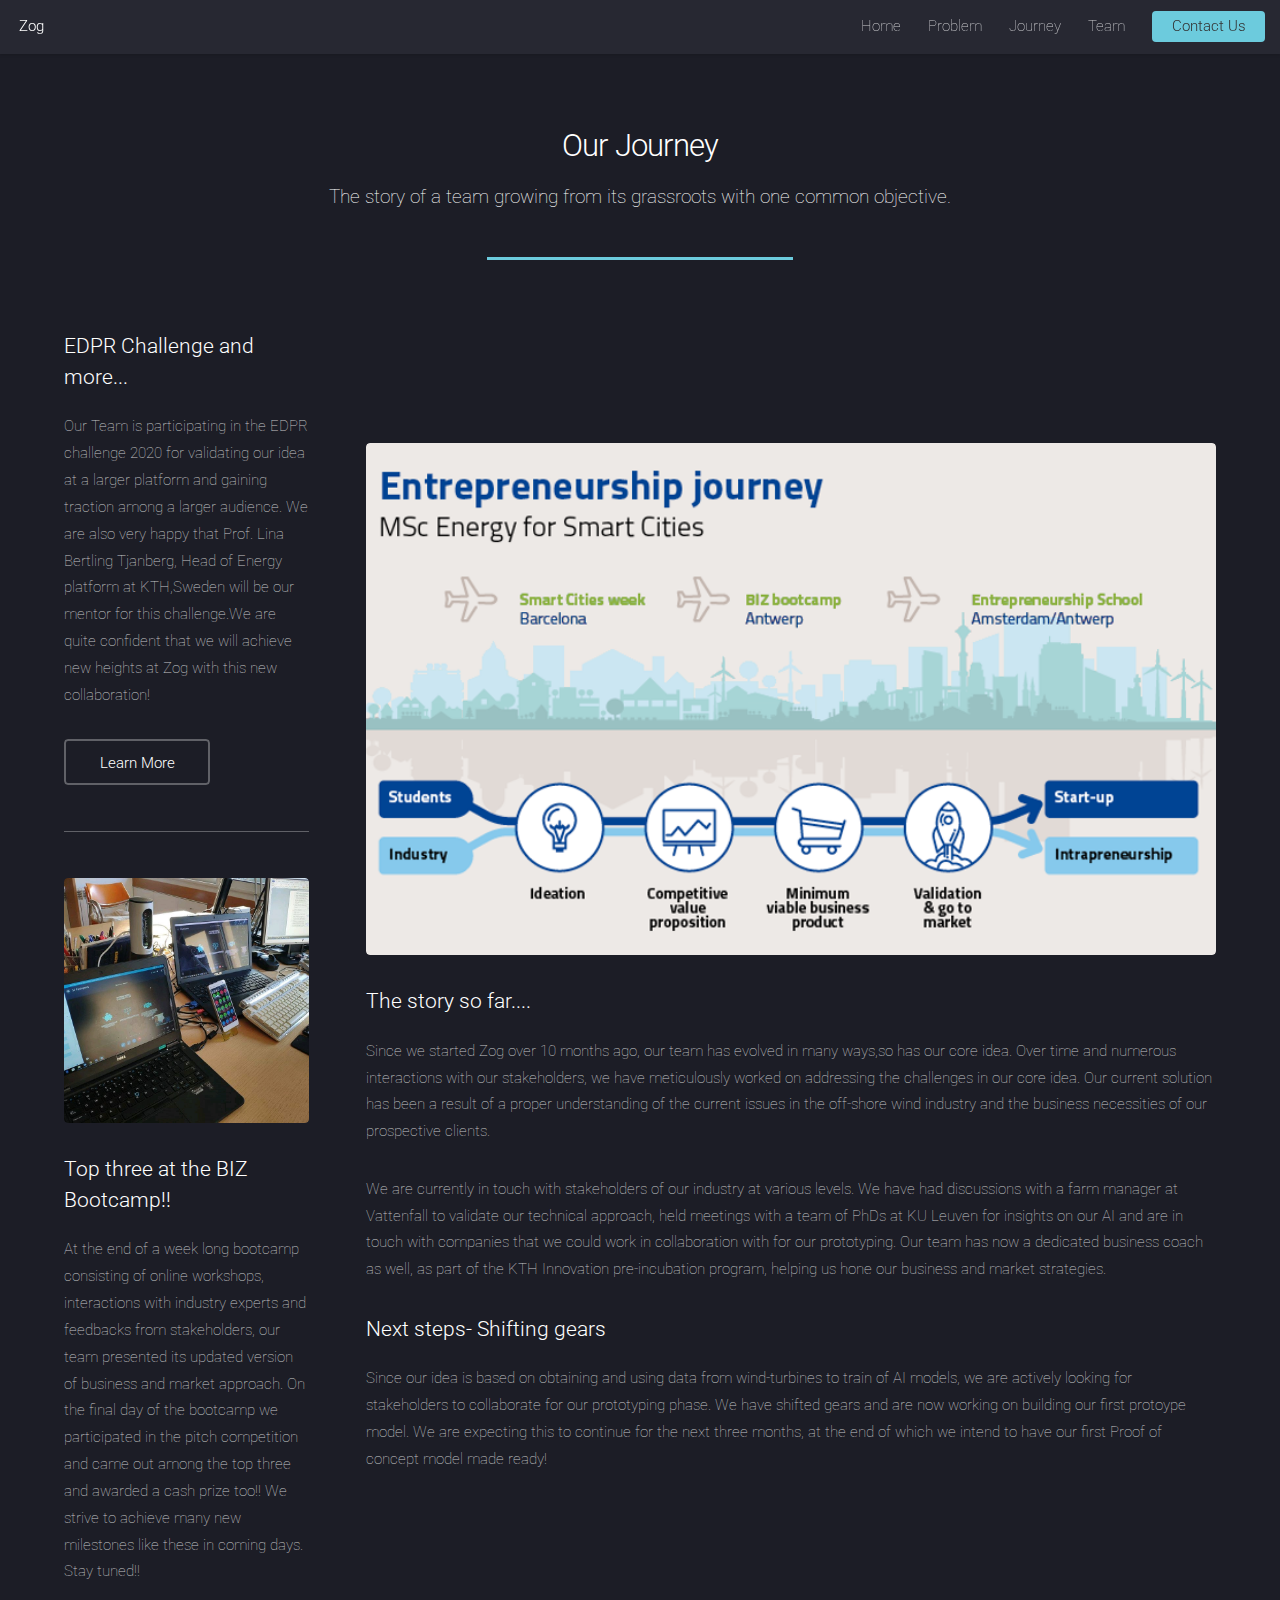
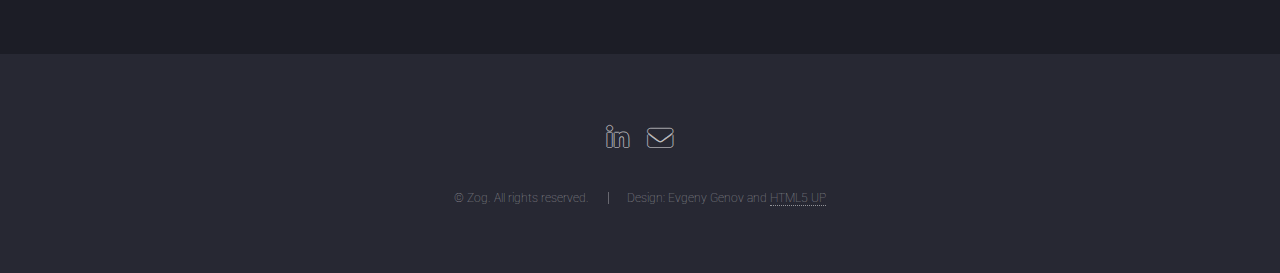
==== commit d363deb3: "Updated journey section" ====
--- a/journey.html
+++ b/journey.html
@@ -10,6 +10,7 @@
 		<meta charset="utf-8" />
 		<meta name="viewport" content="width=device-width, initial-scale=1, user-scalable=no" />
 		<link rel="stylesheet" href="assets/css/main.css" />
+		<link rel="icon" href="images/pic01.jpg">
 		<noscript><link rel="stylesheet" href="assets/css/noscript.css" /></noscript>
 	</head>
 	<body class="is-preload">
@@ -39,7 +40,7 @@
 								</ul> -->
 							</li>
 							<li><a href="journey.html">Journey</a></li>
-							<li><a href="#four">Team</a></li>
+							<li><a href="index.html#four">Team</a></li>
 							<li><a href="index.html#email" class="button primary">Contact Us</a></li>
 						</ul>
 					</nav>
@@ -58,21 +59,25 @@
 								<!-- Sidebar -->
 									<section id="sidebar">
 										<section>
-											<h3>Entrepreneurship journey</h3>
-											<p> Our team is part of the Entrepreneurship journey by EIT-Innoenergy.  During this period, Zoggers take part in 3 legs of the journey happening in 4 countries, where we convert our idea into a complete business solution with the help of experts and contacts with stakeholders.
-												We have successfully completed the first phase of this journey which happened in Barcelona and Andorra, which has provided our team with some deep insights for our next stages.</p>
+											<h3>EDPR Challenge and more...</h3>
+											<p> Our Team is participating in the EDPR challenge 2020 for validating our idea at a larger platform and gaining traction among a larger audience.
+											We are also very happy that Prof. Lina Bertling Tjanberg, Head of Energy platform at KTH,Sweden will be our mentor for this challenge.We are quite confident that
+											we will achieve new heights at Zog with this new collaboration!</p>
+
 											<footer>
 												<ul class="actions">
-													<li><a href="https://www.innoenergy.com/for-students-learners/real-life-challenges/innovation-and-entrepreneurship-journey" class="button">Learn More</a></li>
+													<li><a href="https://generationedpr.edpr.com/universitychallenge/index.php#/university_challenge/quees" class="button">Learn More</a></li>
 												</ul>
 											</footer>
 										</section>
 										<hr />
 										<section>
-											<a href="#" class="image fit"><img src="images/Antwerp.jpg" alt="" /></a>
-											<h3>BIZ Bootcamp</h3>
-											<p>Zoggers will be travelling to Antwerp during the 3rd week of March for the second leg of Entrepreneurship journey. The team will be
-											learning the various aspects of a business model and evaluating our draft model with stakeholders and experts.Stay tuned!</p>
+                                            <a href="#" class="image fit"><img src="images/Antwerp_contest.jpeg" alt="" /></a>
+
+											<h3>Top three at the BIZ Bootcamp!!</h3>
+											<p> At the end of a week long bootcamp consisting of online workshops, interactions with industry experts and feedbacks from stakeholders,
+												our team presented its updated version of business and market approach. On the final day of the bootcamp we participated in the pitch competition and came out
+											    among the top three and awarded a cash prize too!! We strive to achieve many new milestones like these in coming days. Stay tuned!! </p>
 
 										</section>
 									</section>
@@ -85,13 +90,13 @@
 										<a href="#" class="image fit"><img src="images/journey.png" alt="" /></a>
 										<h3>The story so far....</h3>
 										<p> Since we started Zog over 10 months ago, our team has evolved in many ways,so has our core idea. Over time and numerous interactions with our stakeholders, we have meticulously worked on addressing the challenges in our core idea.
-											Our current solution has been a result of a proper understanding of the current issues in the off-shore wind industry and the business necessities our of prospective clients.
+											Our current solution has been a result of a proper understanding of the current issues in the off-shore wind industry and the business necessities of our prospective clients.
 										</p>
-										<p>During our week in Barcelona and Andorra, we have held meetings with important stakeholders like Microsoft, Siemens ,Repsol etc. as well as with
-										    investment experts to validate our idea. We were also in touch with the Innoenergy Barcelona to know more about the Cleantech accelarator program. The result from these was an improved understanding of our target market and new possibilities of funding platforms.</p>
-										<h3>Next steps</h3>
-										<p>Since our idea is based on obtaining and using data from wind-turbines to train of AI models, we are actively looking for stakeholders to collaborate for our prototyping phase. We are also working on obtaining legal advice regarding protection of the solution.
-											In the upcoming leg of Entrepreneurship journey in Antwerp, we will be working towards obtaining a stakeholder for our prototype and discuss our go-to market strategy with business experts in the bootcamp. </p>
+										<p> We are currently in touch with stakeholders of our industry at various levels. We have had discussions with a farm manager at Vattenfall to validate our technical approach, held meetings with a team of PhDs at KU Leuven for insights on our AI and are in touch with companies that we could work in collaboration with for our prototyping.
+											Our team has now a dedicated business coach as well, as part of the KTH Innovation pre-incubation program, helping us hone our business and market strategies.</p>
+										<h3>Next steps- Shifting gears</h3>
+										<p>Since our idea is based on obtaining and using data from wind-turbines to train of AI models, we are actively looking for stakeholders to collaborate for our prototyping phase. We have shifted gears and are now working on building our first protoype model.
+										We are expecting this to continue for the next three months, at the end of which we intend to have our first Proof of concept model made ready!</p>
 				<!--			<ul>
 											<li>Faucibus orci lobortis ac adipiscing integer.</li>
 											<li>Col accumsan arcu mi aliquet placerat.</li>
@@ -109,10 +114,10 @@
 			<!-- Footer -->
 				<footer id="footer">
 					<ul class="icons">
-						<li><a href="#" class="icon brands alt fa-linkedin-in"><span class="label">LinkedIn</span></a></li>
 <!--				<li><a href="#" class="icon brands alt fa-twitter"><span class="label">Twitter</span></a></li>
 						<li><a href="#" class="icon brands alt fa-facebook-f"><span class="label">Facebook</span></a></li> -->
-						<li><a href="#" class="icon solid alt fa-envelope"><span class="label">Email</span></a></li>
+						<li><a href="https://www.linkedin.com/company/31330736/" class="icon brands alt fa-linkedin-in"><span class="label">LinkedIn</span></a></li>
+						<li><a href="mailto:team@zogwind.com" class="icon solid alt fa-envelope"><span class="label">Email</span></a></li>
 					</ul>
 					<ul class="copyright">
 						<li>&copy; Zog. All rights reserved.</li><li>Design: Evgeny Genov and <a href="http://html5up.net">HTML5 UP</a></li>
--- a/assets/css/main.css
+++ b/assets/css/main.css
@@ -2529,7 +2529,6 @@
 			position: absolute;
 			left: 0;
 			top: 0;
-			background-image: url("images/overlay.png");
 			width: 100%;
 			height: 100%;
 			z-index: 1;
@@ -2543,7 +2542,6 @@
 		.image.left {
 			float: left;
 			margin: 0 1.5em 1em 0;
-			top: 0.25em;
 		}
 
 		.image.right {
@@ -2574,6 +2572,14 @@
 		width: 250px;
 		height: 250px;
 	}
+
+	.image3 {
+		width: 3.00px;
+		display: block;
+		margin-left: auto;
+		margin-right: auto;
+	}
+
 
 /* List */
 
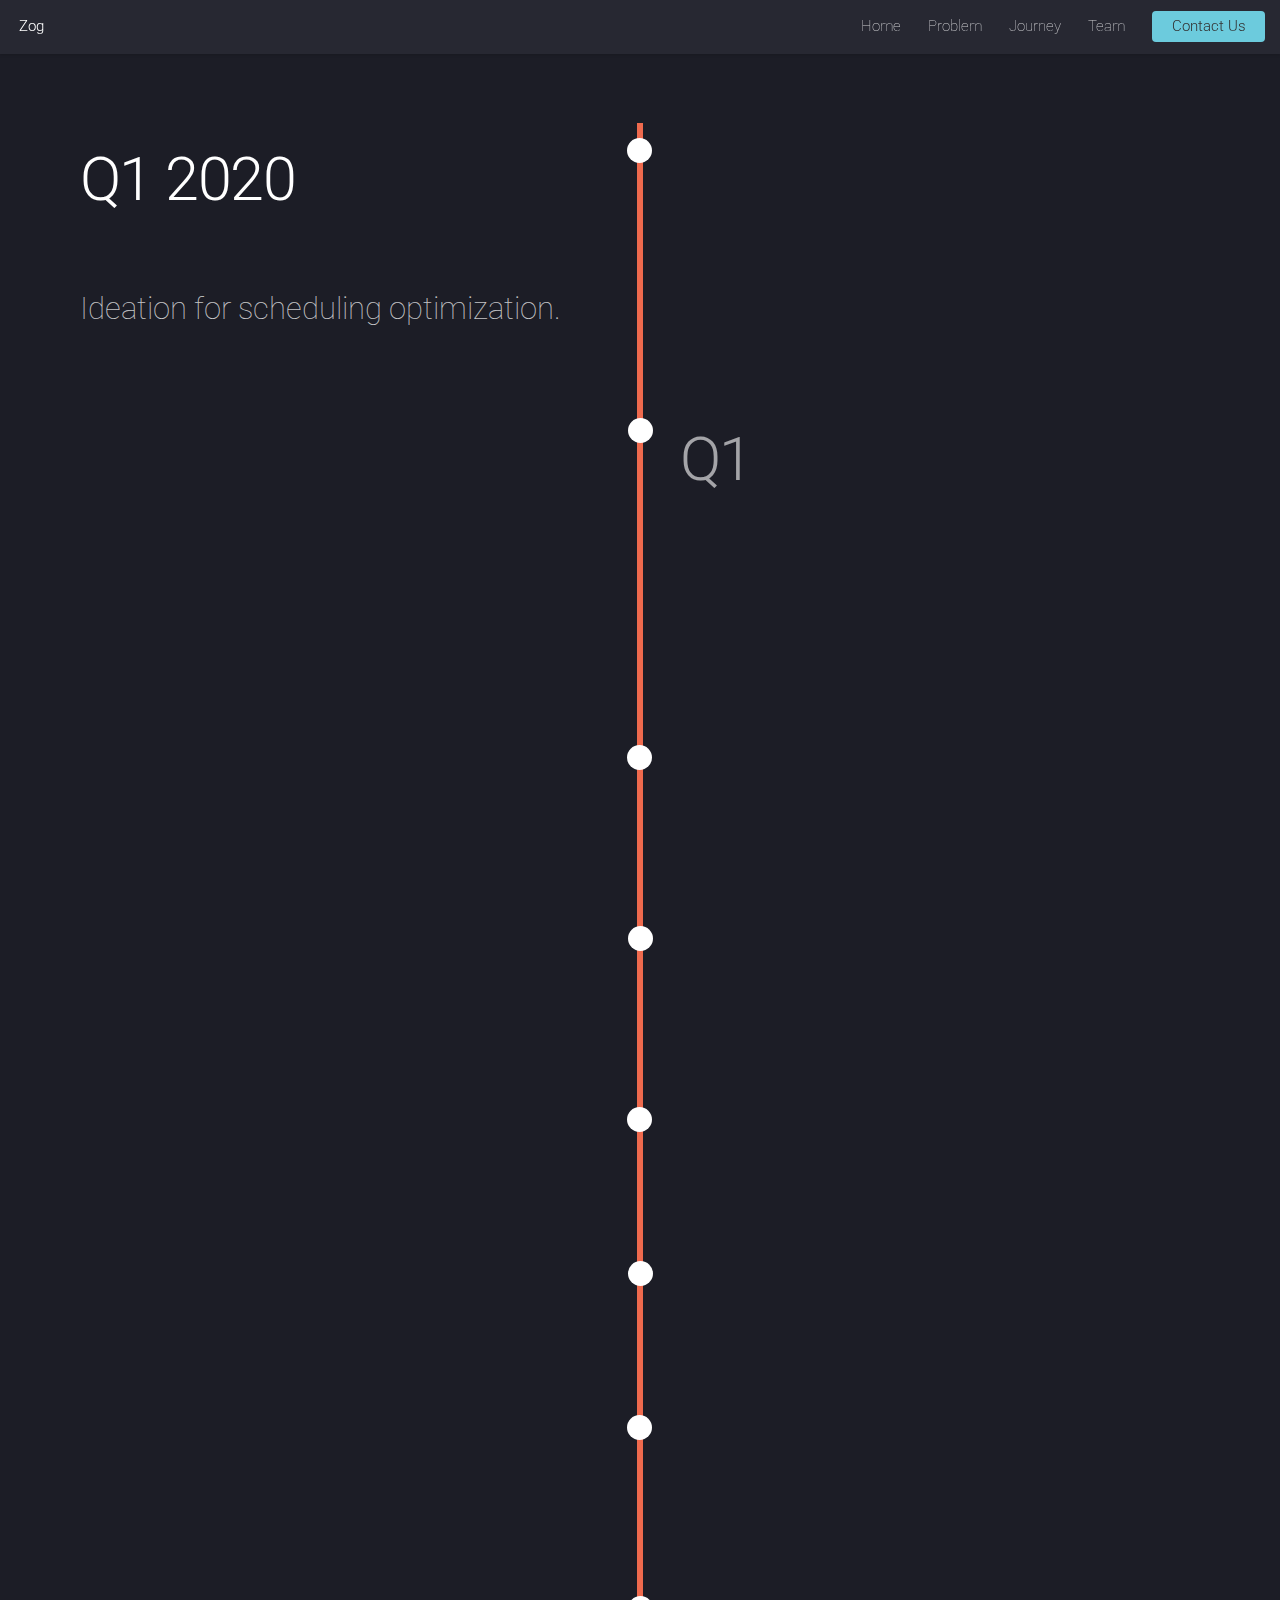
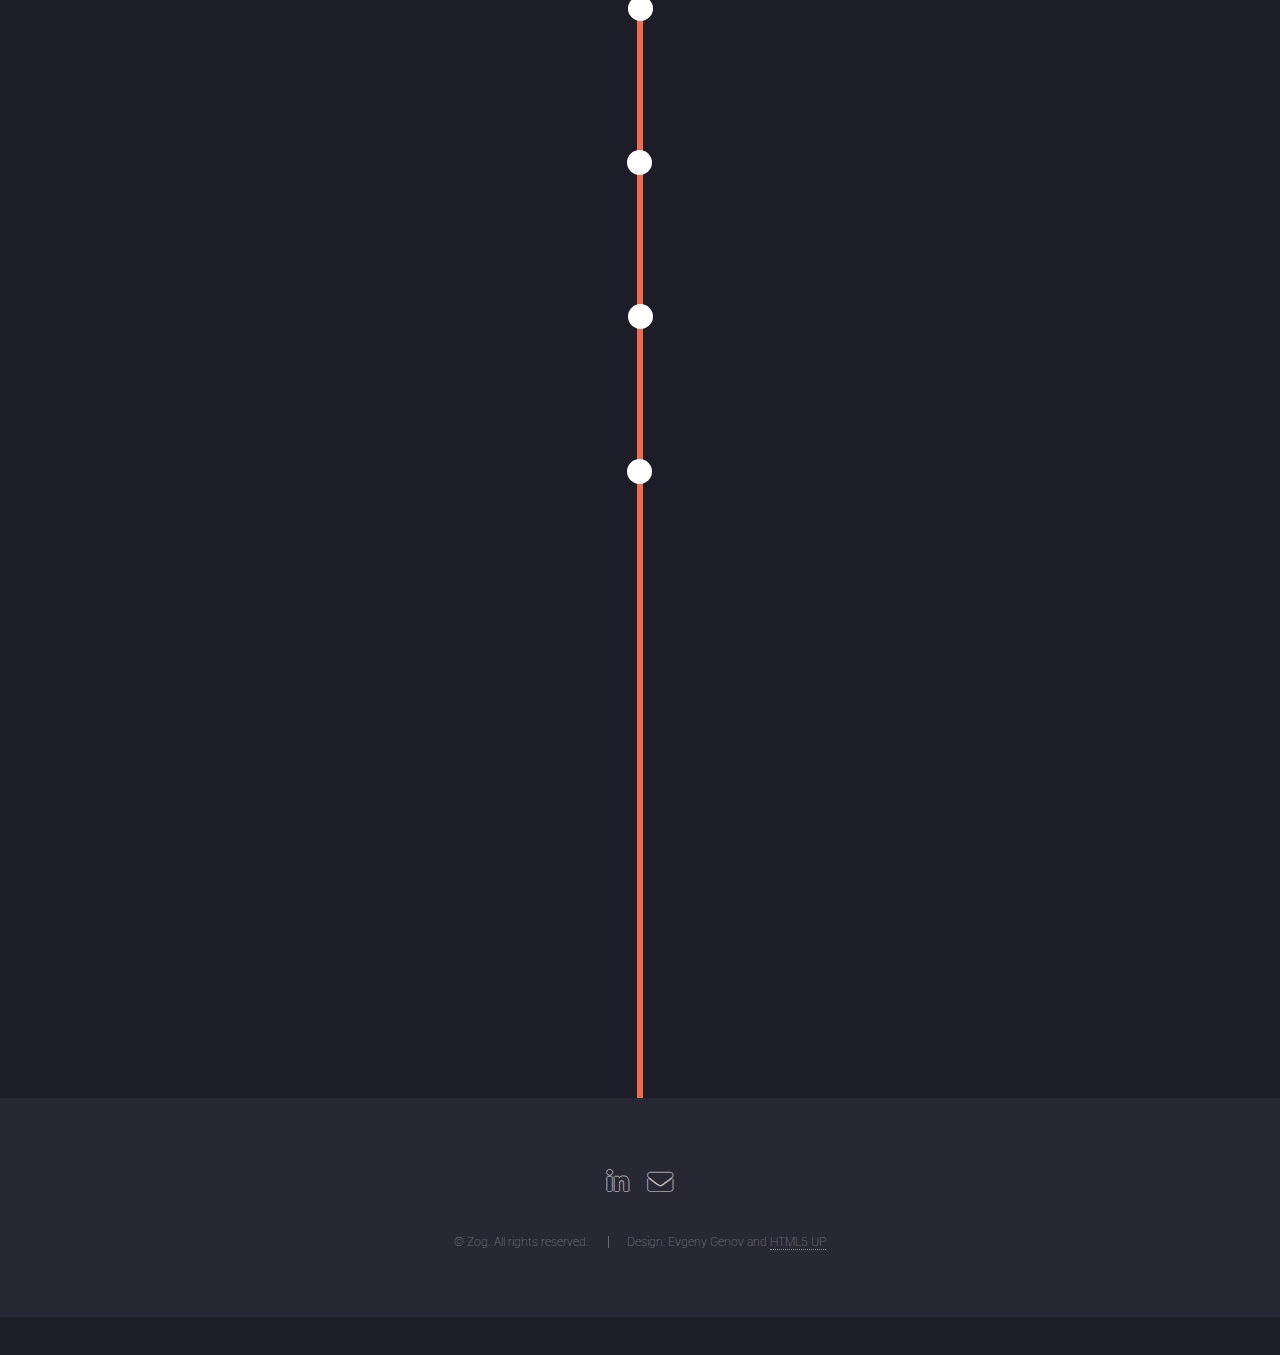
==== commit 2345d10a: "journey updated plus small fixes" ====
--- a/journey.html
+++ b/journey.html
@@ -48,6 +48,81 @@
 
 			<!-- Main -->
 				<div id="main" class="wrapper style1">
+					<div class="timeline">
+						<div class="tcontainer tleft">
+						 <div class="slide">
+							 <h2 class="slidetext">Q1 2020</h2>
+							 <p class="slidetext">Ideation for scheduling optimization.</p>
+						 </div>
+						</div>
+						<div class="tcontainer tright">
+						 <div class="slide">
+							 <h2 class="slidetext">Q1</h2>
+							 <p class="slidetext">The project has joined the KTH Innovation pre-incubation programme.</p>
+						 </div>
+						</div>
+						<div class="tcontainer tleft">
+						 <div class="slide">
+							 <h2 class="slidetext">Q1</h2>
+							 <p class="slidetext">Established collaboration with KTH Energy Plarform for academic and technical support. </p>
+						 </div>
+						</div>
+						<div class="tcontainer tright">
+						 <div class="slide">
+							 <h2 class="slidetext">Q2 2020</h2>
+							 <p class="slidetext">The team onboarded ex-CTO of MHI Vestas, who will be working with us as a consultant. </p>
+						 </div>
+						</div>
+						<div class="tcontainer tleft">
+						 <div class="slide">
+							 <h2 class="slidetext">Q2</h2>
+							 <p class="slidetext">Zog entered a data collaboration with Ørsted- Biggest Danish windfarm owner.</p>
+						 </div>
+						</div>
+						<div class="tcontainer tright">
+						 <div class="slide">
+							 <h2 class="slidetext">Q3</h2>
+							 <p class="slidetext">The winner of ASIF pitch competition - team Zog.</p>
+						 </div>
+						</div>
+						<div class="tcontainer tleft">
+						 <div class="slide">
+							 <h2 class="slidetext">Q3</h2>
+							 <p class="slidetext">Zog has won the Entreneurship jouney in Amsterdam organized by Innoenergy Master School.</p>
+							  <!-- Among jury – representatives from EIT Innoenergy, Rockstart Energy, ACE, TU Delft, etc< -->
+						 </div>
+						</div>
+						<div class="tcontainer tright">
+						 <div class="slide">
+							 <h2 class="slidetext comingnext">Q3</h2>
+							 <p class="slidetext comingnext">Climate Launchpad Nordic finals.</p>
+						 </div>
+						</div>
+						<div class="tcontainer tleft">
+						 <div class="slide">
+							 <h2 class="slidetext comingnext">Q3</h2>
+							 <p class="slidetext comingnext">First MVP.
+								 Earliest Testable Product.</p>
+						 </div>
+						</div>
+						<div class="tcontainer tright">
+						 <div class="slide">
+							 <h2 class="slidetext comingnext">2020 Q4</h2>
+							 <p class="slidetext comingnext">Fundraising the seed round</p>
+						 </div>
+						</div>
+						<div class="tcontainer tleft">
+						 <div class="slide">
+							 <h2 class="slidetext comingnext">2021 Q1</h2>
+							 <p class="slidetext comingnext">Running the pilot. Proposal for a consortium.</p>
+						 </div>
+						</div>
+						<div id='empty'>
+							&nbsp;
+						</div>
+
+
+				<!--
 					<div class="container">
 						<header class="major">
 							<h2>Our Journey</h2>
@@ -55,8 +130,9 @@
 						</header>
 						<div class="row gtr-150">
 							<div class="col-4 col-12-medium">
-
+-->
 								<!-- Sidebar -->
+								<!--
 									<section id="sidebar">
 										<section>
 											<h3>EDPR Challenge and more...</h3>
@@ -84,8 +160,9 @@
 
 							</div>
 							<div class="col-8 col-12-medium imp-medium">
-
+-->
 								<!-- Content -->
+								<!--
 									<section id="content">
 										<a href="#" class="image fit"><img src="images/journey.png" alt="" /></a>
 										<h3>The story so far....</h3>
@@ -97,25 +174,16 @@
 										<h3>Next steps- Shifting gears</h3>
 										<p>Since our idea is based on obtaining and using data from wind-turbines to train of AI models, we are actively looking for stakeholders to collaborate for our prototyping phase. We have shifted gears and are now working on building our first protoype model.
 										We are expecting this to continue for the next three months, at the end of which we intend to have our first Proof of concept model made ready!</p>
-				<!--			<ul>
-											<li>Faucibus orci lobortis ac adipiscing integer.</li>
-											<li>Col accumsan arcu mi aliquet placerat.</li>
-											<li>Lobortis vestibulum ut magna tempor massa nascetur.</li>
-											<li>Blandit massa non blandit tempor interdum.</li>
-											<li>Lacinia mattis arcu nascetur lobortis.</li>
-										</ul> -->
 									</section>
 
 							</div>
 						</div>
 					</div>
+-->
 				</div>
-
 			<!-- Footer -->
 				<footer id="footer">
 					<ul class="icons">
-<!--				<li><a href="#" class="icon brands alt fa-twitter"><span class="label">Twitter</span></a></li>
-						<li><a href="#" class="icon brands alt fa-facebook-f"><span class="label">Facebook</span></a></li> -->
 						<li><a href="https://www.linkedin.com/company/31330736/" class="icon brands alt fa-linkedin-in"><span class="label">LinkedIn</span></a></li>
 						<li><a href="mailto:team@zogwind.com" class="icon solid alt fa-envelope"><span class="label">Email</span></a></li>
 					</ul>
--- a/assets/css/main.css
+++ b/assets/css/main.css
@@ -1,4 +1,5 @@
 @import url("fontawesome-all.min.css");
+@import url("timeline.css");
 @import url("https://fonts.googleapis.com/css?family=Roboto:100,300,100italic,300italic");
 
 /*
@@ -238,6 +239,7 @@
 	.new {
     margin-bottom: 20px;
 	}
+
 
 /* Loader */
 
@@ -634,6 +636,41 @@
 
 	}
 
+	/* Blockquote */
+
+	blockquote {
+	border-left: 0px;
+	font-size: 25px;
+	font-style: italic;
+	width: 100%;
+	margin: auto;
+	line-height: 1.45;
+	position: relative;
+	color: #6CCBDD;
+	top: 40px;
+	}
+
+	blockquote:before {
+	font-family: Georgia, serif;
+	display: block;
+	content: "\201C";
+	font-size: 150px;
+	position: absolute;
+	left: -10px;
+	top: -90px;
+	}
+
+	blockquote cite {
+	font-size: 14px;
+	display: block;
+	margin-top: 5px;
+	color: rgba(255, 255, 255, 0.75);;
+	}
+
+	blockquote cite:before {
+	content: "\2014 \2009";
+}
+
 /* Container */
 
 	.container {
@@ -683,6 +720,35 @@
 
 		}
 
+		/* Video */
+
+		.videoWrapper {
+		    position: relative;
+		    padding-bottom: 53%;
+		    padding-top: 0px;
+				margin: auto;
+				width: 100%;
+		}
+		.videoWrapper iframe {
+			position: absolute;
+			margin: auto;
+			top: 50%;
+			left: 50%;
+			transform: translate(-50%, -50%);
+		}
+
+		.myvideo {
+				width: 100%;
+				height: 90%;
+		}
+
+		@media screen and (max-width: 480px) {
+
+			.myvideo {
+					width: 100%;
+					height: 200%;
+			}
+		}
 /* Row */
 
 	.row {
@@ -4112,8 +4178,12 @@
 				max-height: 50vh;
 			}
 
+			.spotlight .plus{
+				padding: 14em 1.25em 14em 1.25em !important;
+			}
+
 			.spotlight .content {
-				padding: 3em 1.25em 1em 1.25em !important;
+				padding: 3em 1.25em 0em 1.25em;
 			}
 
 		/* Wrapper */
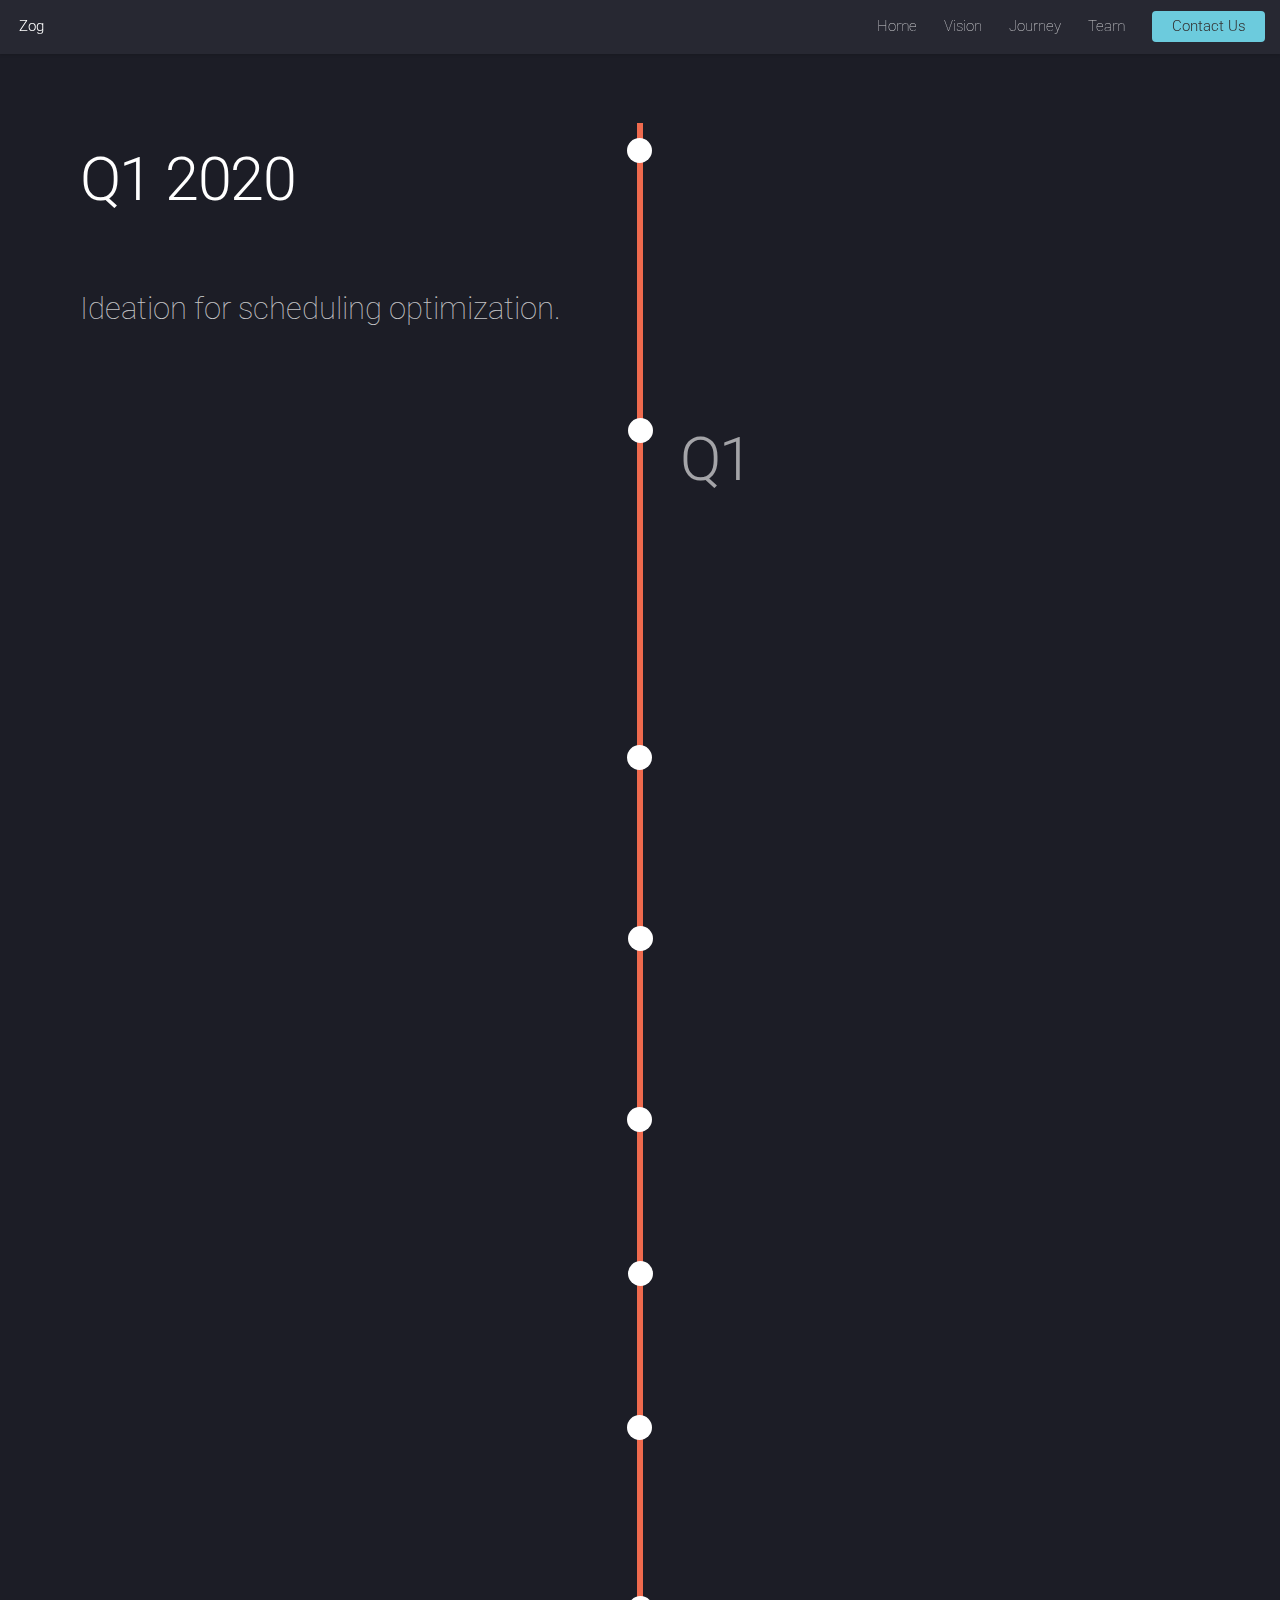
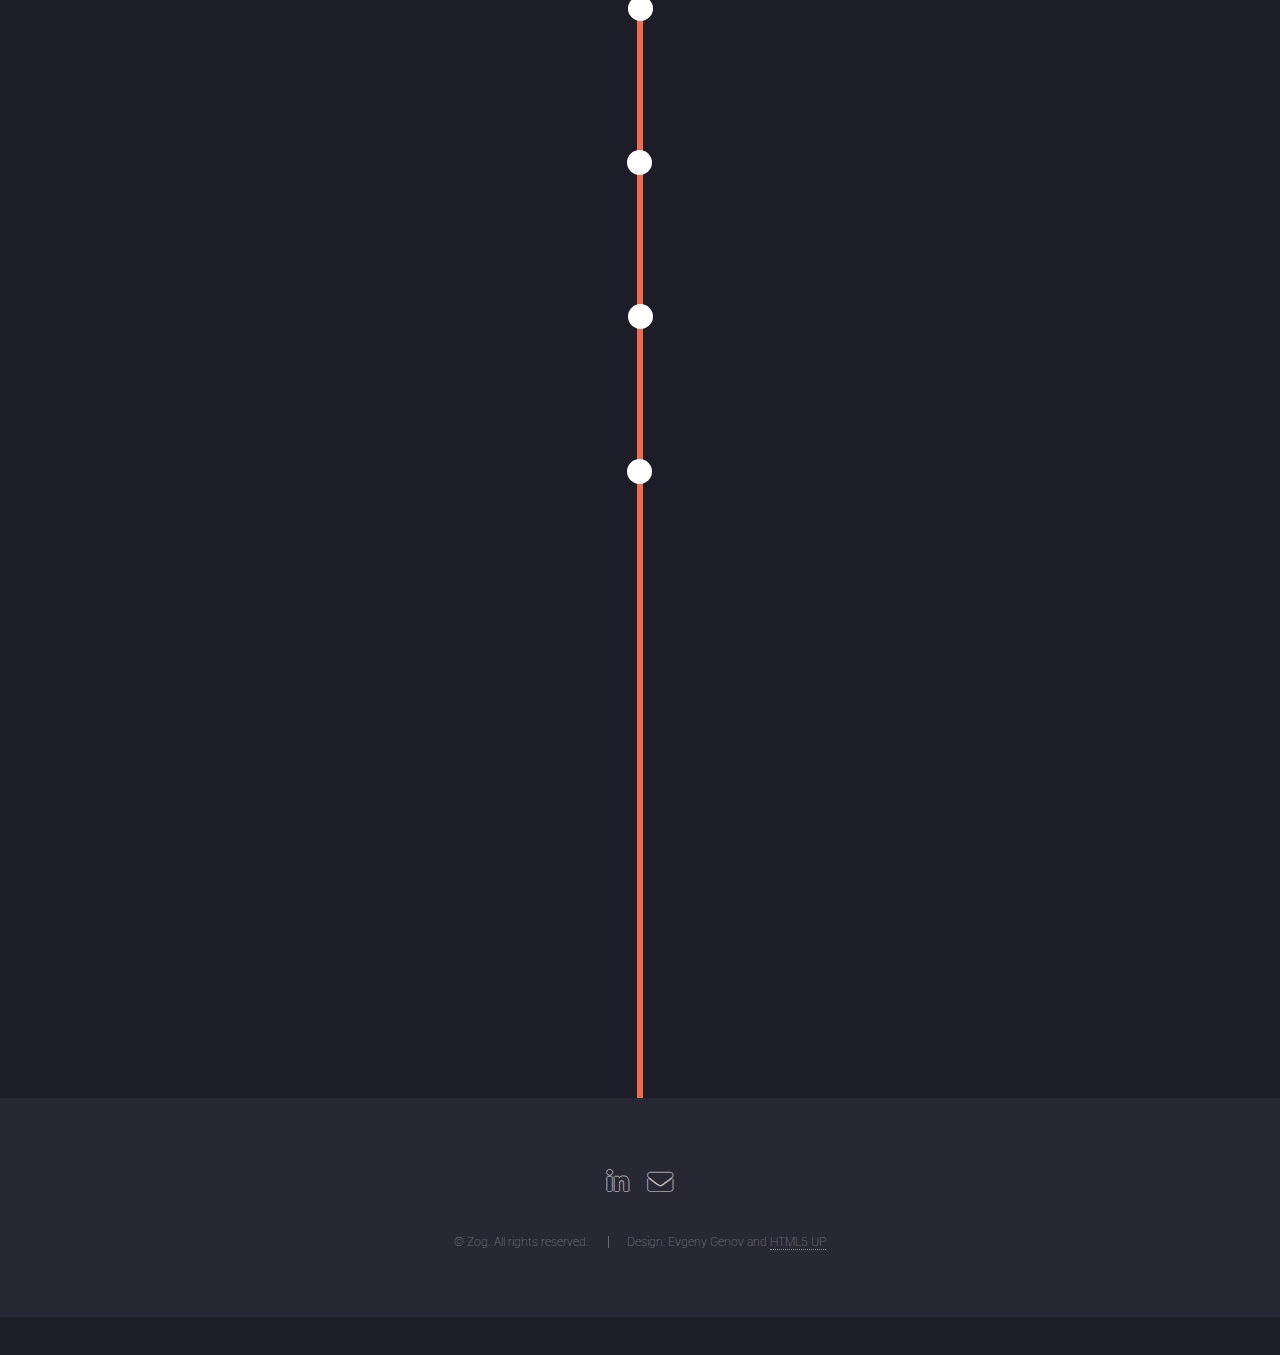
==== commit 6793e7b5: "renamed pages" ====
--- a/journey.html
+++ b/journey.html
@@ -18,15 +18,15 @@
 
 			<!-- Header -->
 				<header id="header">
-					<h1 id="logo"><a href="index.html">Zog</a></h1>
+					<h1 id="logo"><a href="home">Zog</a></h1>
 					<nav id="nav">
 						<ul>
-							<li><a href="index.html">Home</a></li>
+							<li><a href="home">Home</a></li>
 							<li>
-								<a href="product.html">Problem</a>
+								<a href="vision">Vision</a>
 								<!-- <ul>
 									<li><a href="journey.html">Left Sidebar</a></li>
-									<li><a href="product.html">Right Sidebar</a></li>
+									<li><a href="vision.html">Right Sidebar</a></li>
 									<li><a href="no-sidebar.html">No Sidebar</a></li>
 									<li>
 										<a href="#">Submenu</a>
@@ -39,9 +39,9 @@
 									</li>
 								</ul> -->
 							</li>
-							<li><a href="journey.html">Journey</a></li>
-							<li><a href="index.html#four">Team</a></li>
-							<li><a href="index.html#email" class="button primary">Contact Us</a></li>
+							<li><a href="journey">Journey</a></li>
+							<li><a href="home#four">Team</a></li>
+							<li><a href="home#email" class="button primary">Contact Us</a></li>
 						</ul>
 					</nav>
 				</header>
@@ -142,7 +142,7 @@
 
 											<footer>
 												<ul class="actions">
-													<li><a href="https://generationedpr.edpr.com/universitychallenge/index.php#/university_challenge/quees" class="button">Learn More</a></li>
+													<li><a href="https://generationedpr.edpr.com/universitychallenge/home.php#/university_challenge/quees" class="button">Learn More</a></li>
 												</ul>
 											</footer>
 										</section>
--- a/assets/css/main.css
+++ b/assets/css/main.css
@@ -648,6 +648,7 @@
 	position: relative;
 	color: #6CCBDD;
 	top: 40px;
+	padding-bottom: 70px;
 	}
 
 	blockquote:before {
@@ -661,7 +662,7 @@
 	}
 
 	blockquote cite {
-	font-size: 14px;
+	font-size: 16px;
 	display: block;
 	margin-top: 5px;
 	color: rgba(255, 255, 255, 0.75);;
